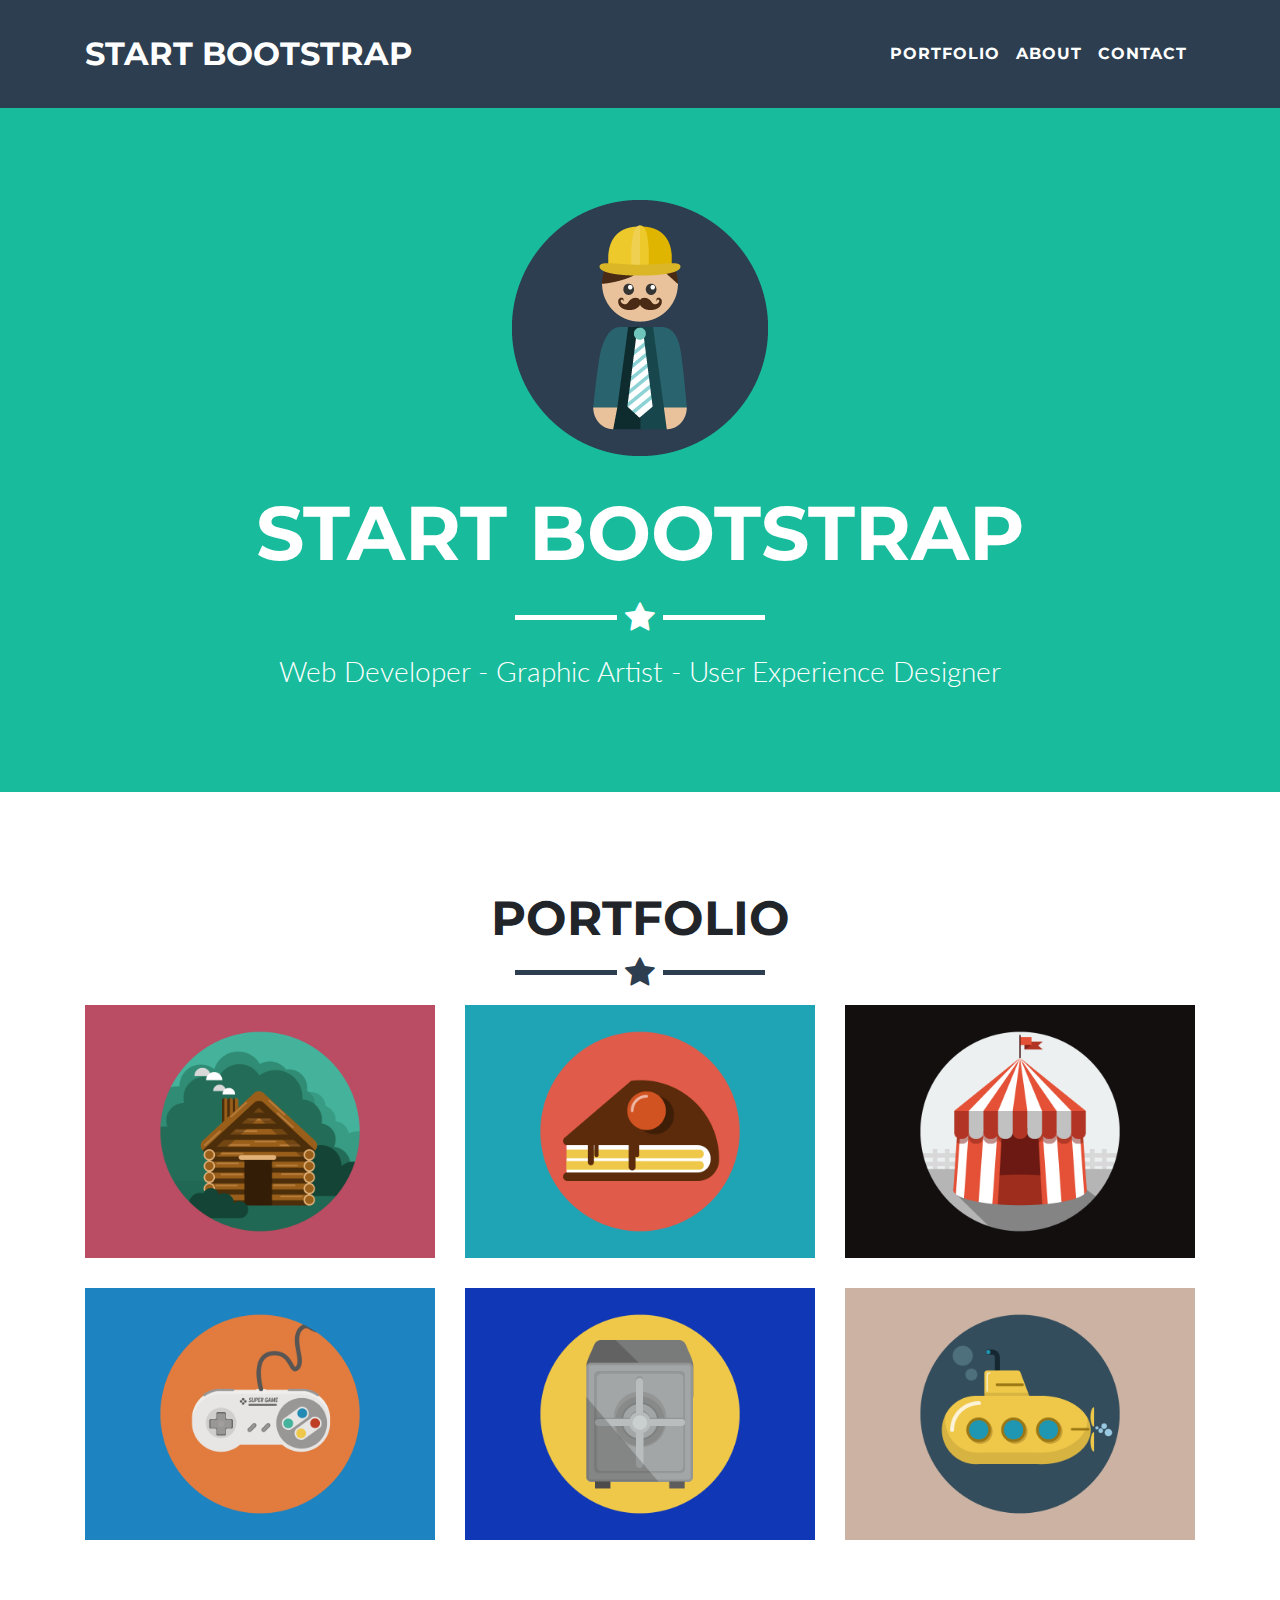
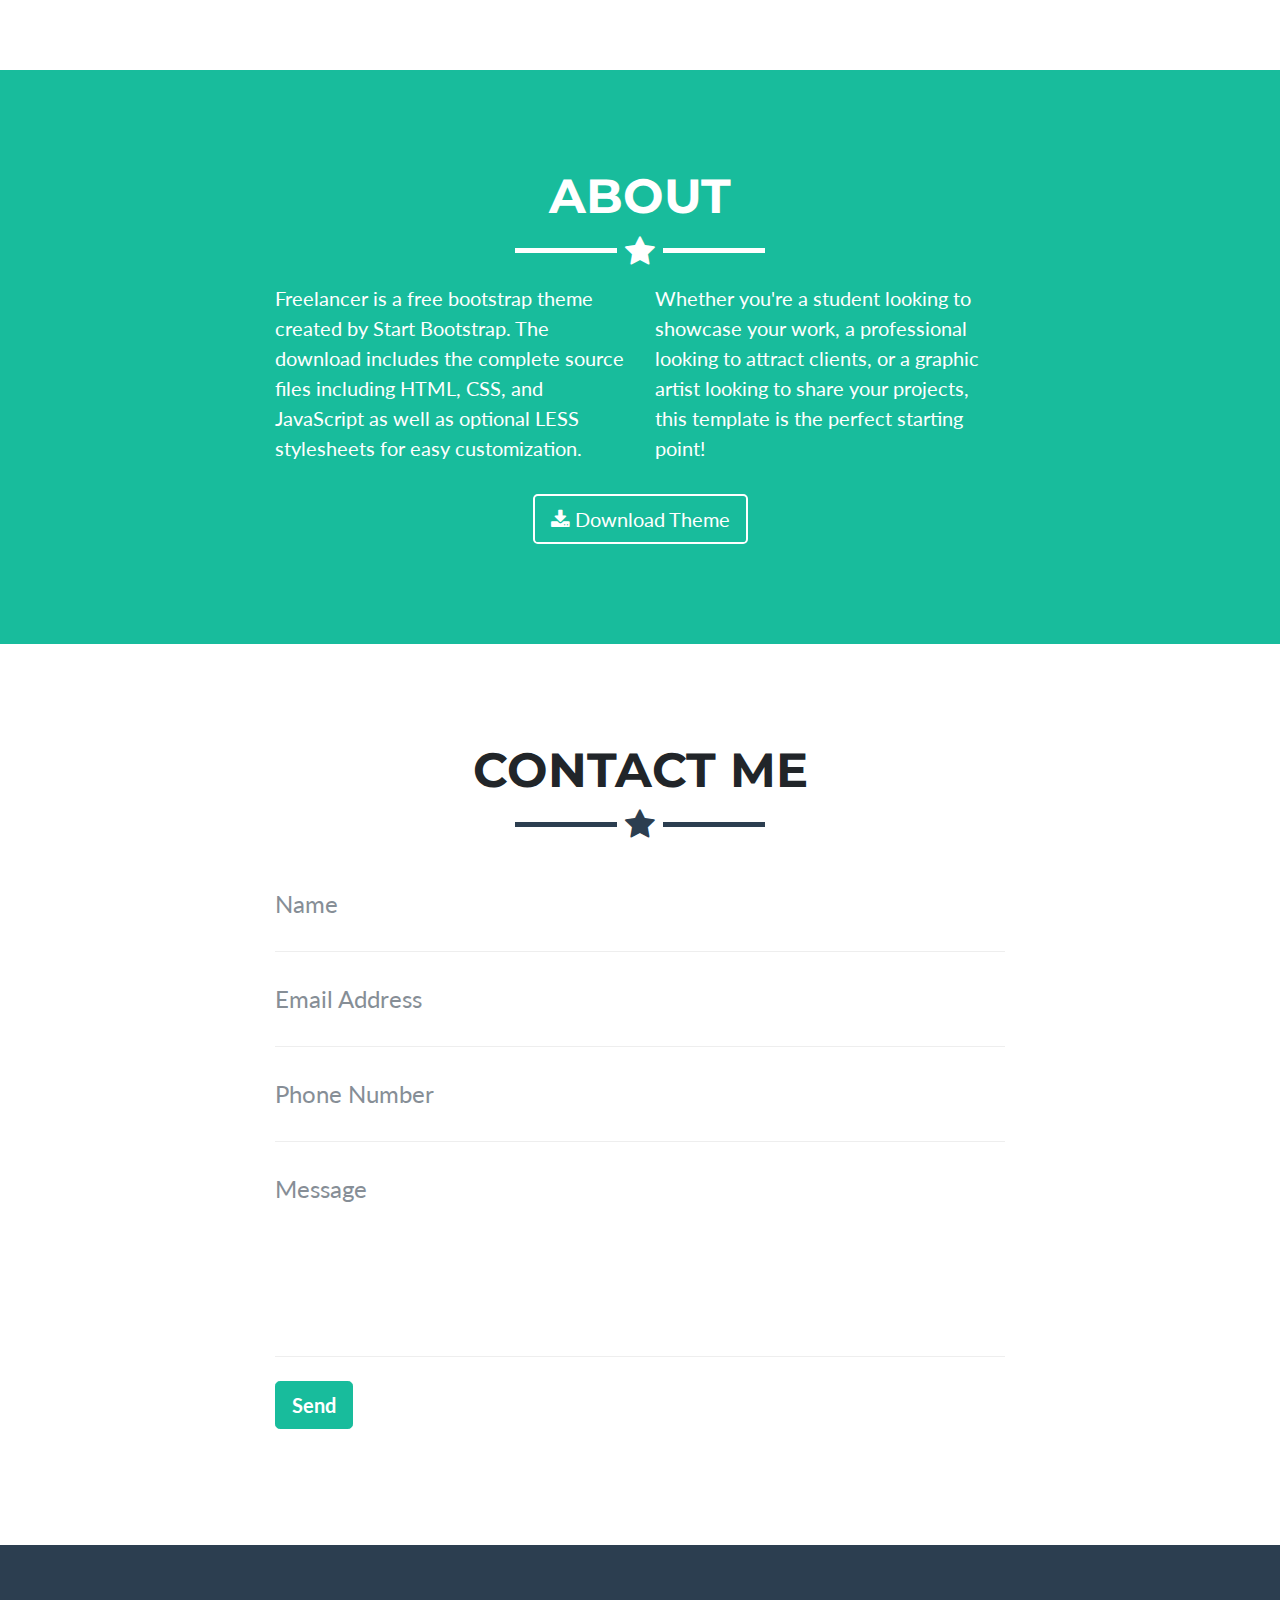
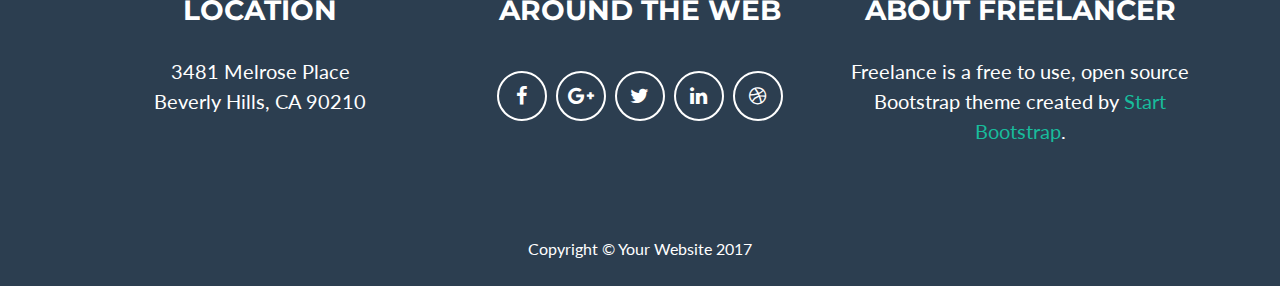
==== index.html @ a0fab921 "comment" ====
<!DOCTYPE html>
<html lang="en">

  <head>

    <meta charset="utf-8">
    <meta name="viewport" content="width=device-width, initial-scale=1, shrink-to-fit=no">
    <meta name="description" content="">
    <meta name="author" content="">

    <title>Freelancer - Start Bootstrap Theme</title>

    <!-- Bootstrap core CSS -->
    <link href="vendor/bootstrap/css/bootstrap.min.css" rel="stylesheet">

    <!-- Custom fonts for this template -->
    <link href="vendor/font-awesome/css/font-awesome.min.css" rel="stylesheet" type="text/css">
    <link href="https://fonts.googleapis.com/css?family=Montserrat:400,700" rel="stylesheet" type="text/css">
    <link href="https://fonts.googleapis.com/css?family=Lato:400,700,400italic,700italic" rel="stylesheet" type="text/css">

    <!-- Custom styles for this template -->
    <link href="css/freelancer.min.css" rel="stylesheet">

  </head>

  <body id="page-top">

    <!-- Navigation -->
    <nav class="navbar navbar-expand-lg navbar-light fixed-top" id="mainNav">
      <div class="container">
        <a class="navbar-brand js-scroll-trigger" href="#page-top">Start Bootstrap</a>
        <button class="navbar-toggler navbar-toggler-right" type="button" data-toggle="collapse" data-target="#navbarResponsive" aria-controls="navbarResponsive" aria-expanded="false" aria-label="Toggle navigation">
          Menu
          <i class="fa fa-bars"></i>
        </button>
        <div class="collapse navbar-collapse" id="navbarResponsive">
          <ul class="navbar-nav ml-auto">
            <li class="nav-item">
              <a class="nav-link js-scroll-trigger" href="#portfolio">Portfolio</a>
            </li>
            <li class="nav-item">
              <a class="nav-link js-scroll-trigger" href="#about">About</a>
            </li>
            <li class="nav-item">
              <a class="nav-link js-scroll-trigger" href="#contact">Contact</a>
            </li>
          </ul>
        </div>
      </div>
    </nav>

    <!-- Header -->
    <header class="masthead">
      <div class="container">
        <img class="img-fluid" src="img/profile.png" alt="">
        <div class="intro-text">
          <span class="name">Start Bootstrap</span>
          <hr class="star-light">
          <span class="skills">Web Developer - Graphic Artist - User Experience Designer</span>
        </div>
      </div>
    </header>

    <!-- Portfolio Grid Section -->
    <section id="portfolio">
      <div class="container">
        <h2 class="text-center">Portfolio</h2>
        <hr class="star-primary">
        <div class="row">
          <div class="col-sm-4 portfolio-item">
            <a class="portfolio-link" href="#portfolioModal1" data-toggle="modal">
              <div class="caption">
                <div class="caption-content">
                  <i class="fa fa-search-plus fa-3x"></i>
                </div>
              </div>
              <img class="img-fluid" src="img/portfolio/cabin.png" alt="">
            </a>
          </div>
          <div class="col-sm-4 portfolio-item">
            <a class="portfolio-link" href="#portfolioModal2" data-toggle="modal">
              <div class="caption">
                <div class="caption-content">
                  <i class="fa fa-search-plus fa-3x"></i>
                </div>
              </div>
              <img class="img-fluid" src="img/portfolio/cake.png" alt="">
            </a>
          </div>
          <div class="col-sm-4 portfolio-item">
            <a class="portfolio-link" href="#portfolioModal3" data-toggle="modal">
              <div class="caption">
                <div class="caption-content">
                  <i class="fa fa-search-plus fa-3x"></i>
                </div>
              </div>
              <img class="img-fluid" src="img/portfolio/circus.png" alt="">
            </a>
          </div>
          <div class="col-sm-4 portfolio-item">
            <a class="portfolio-link" href="#portfolioModal4" data-toggle="modal">
              <div class="caption">
                <div class="caption-content">
                  <i class="fa fa-search-plus fa-3x"></i>
                </div>
              </div>
              <img class="img-fluid" src="img/portfolio/game.png" alt="">
            </a>
          </div>
          <div class="col-sm-4 portfolio-item">
            <a class="portfolio-link" href="#portfolioModal5" data-toggle="modal">
              <div class="caption">
                <div class="caption-content">
                  <i class="fa fa-search-plus fa-3x"></i>
                </div>
              </div>
              <img class="img-fluid" src="img/portfolio/safe.png" alt="">
            </a>
          </div>
          <div class="col-sm-4 portfolio-item">
            <a class="portfolio-link" href="#portfolioModal6" data-toggle="modal">
              <div class="caption">
                <div class="caption-content">
                  <i class="fa fa-search-plus fa-3x"></i>
                </div>
              </div>
              <img class="img-fluid" src="img/portfolio/submarine.png" alt="">
            </a>
          </div>
        </div>
      </div>
    </section>

    <!-- About Section -->
    <section class="success" id="about">
      <div class="container">
        <h2 class="text-center">About</h2>
        <hr class="star-light">
        <div class="row">
          <div class="col-lg-4 ml-auto">
            <p>Freelancer is a free bootstrap theme created by Start Bootstrap. The download includes the complete source files including HTML, CSS, and JavaScript as well as optional LESS stylesheets for easy customization.</p>
          </div>
          <div class="col-lg-4 mr-auto">
            <p>Whether you're a student looking to showcase your work, a professional looking to attract clients, or a graphic artist looking to share your projects, this template is the perfect starting point!</p>
          </div>
          <div class="col-lg-8 mx-auto text-center">
            <a href="#" class="btn btn-lg btn-outline">
              <i class="fa fa-download"></i>
              Download Theme
            </a>
          </div>
        </div>
      </div>
    </section>

    <!-- Contact Section -->
    <section id="contact">
      <div class="container">
        <h2 class="text-center">Contact Me</h2>
        <hr class="star-primary">
        <div class="row">
          <div class="col-lg-8 mx-auto">
            <!-- To configure the contact form email address, go to mail/contact_me.php and update the email address in the PHP file on line 19. -->
            <!-- The form should work on most web servers, but if the form is not working you may need to configure your web server differently. -->
            <form name="sentMessage" id="contactForm" novalidate>
              <div class="control-group">
                <div class="form-group floating-label-form-group controls">
                  <label>Name</label>
                  <input class="form-control" id="name" type="text" placeholder="Name" required data-validation-required-message="Please enter your name.">
                  <p class="help-block text-danger"></p>
                </div>
              </div>
              <div class="control-group">
                <div class="form-group floating-label-form-group controls">
                  <label>Email Address</label>
                  <input class="form-control" id="email" type="email" placeholder="Email Address" required data-validation-required-message="Please enter your email address.">
                  <p class="help-block text-danger"></p>
                </div>
              </div>
              <div class="control-group">
                <div class="form-group floating-label-form-group controls">
                  <label>Phone Number</label>
                  <input class="form-control" id="phone" type="tel" placeholder="Phone Number" required data-validation-required-message="Please enter your phone number.">
                  <p class="help-block text-danger"></p>
                </div>
              </div>
              <div class="control-group">
                <div class="form-group floating-label-form-group controls">
                  <label>Message</label>
                  <textarea class="form-control" id="message" rows="5" placeholder="Message" required data-validation-required-message="Please enter a message."></textarea>
                  <p class="help-block text-danger"></p>
                </div>
              </div>
              <br>
              <div id="success"></div>
              <div class="form-group">
                <button type="submit" class="btn btn-success btn-lg" id="sendMessageButton">Send</button>
              </div>
            </form>
          </div>
        </div>
      </div>
    </section>

    <!-- Footer -->
    <footer class="text-center">
      <div class="footer-above">
        <div class="container">
          <div class="row">
            <div class="footer-col col-md-4">
              <h3>Location</h3>
              <p>3481 Melrose Place
                <br>Beverly Hills, CA 90210</p>
            </div>
            <div class="footer-col col-md-4">
              <h3>Around the Web</h3>
              <ul class="list-inline">
                <li class="list-inline-item">
                  <a class="btn-social btn-outline" href="#">
                    <i class="fa fa-fw fa-facebook"></i>
                  </a>
                </li>
                <li class="list-inline-item">
                  <a class="btn-social btn-outline" href="#">
                    <i class="fa fa-fw fa-google-plus"></i>
                  </a>
                </li>
                <li class="list-inline-item">
                  <a class="btn-social btn-outline" href="#">
                    <i class="fa fa-fw fa-twitter"></i>
                  </a>
                </li>
                <li class="list-inline-item">
                  <a class="btn-social btn-outline" href="#">
                    <i class="fa fa-fw fa-linkedin"></i>
                  </a>
                </li>
                <li class="list-inline-item">
                  <a class="btn-social btn-outline" href="#">
                    <i class="fa fa-fw fa-dribbble"></i>
                  </a>
                </li>
              </ul>
            </div>
            <div class="footer-col col-md-4">
              <h3>About Freelancer</h3>
              <p>Freelance is a free to use, open source Bootstrap theme created by
                <a href="http://startbootstrap.com">Start Bootstrap</a>.</p>
            </div>
          </div>
        </div>
      </div>
      <div class="footer-below">
        <div class="container">
          <div class="row">
            <div class="col-lg-12">
              Copyright &copy; Your Website 2017
            </div>
          </div>
        </div>
      </div>
    </footer>

    <!-- Scroll to Top Button (Only visible on small and extra-small screen sizes) -->
    <div class="scroll-top d-lg-none">
      <a class="btn btn-primary js-scroll-trigger" href="#page-top">
        <i class="fa fa-chevron-up"></i>
      </a>
    </div>

    <!-- Portfolio Modals -->
    <div class="portfolio-modal modal fade" id="portfolioModal1" tabindex="-1" role="dialog" aria-hidden="true">
      <div class="modal-dialog" role="document">
        <div class="modal-content">
          <div class="close-modal" data-dismiss="modal">
            <div class="lr">
              <div class="rl"></div>
            </div>
          </div>
          <div class="container">
            <div class="row">
              <div class="col-lg-8 mx-auto">
                <div class="modal-body">
                  <h2>Project Title</h2>
                  <hr class="star-primary">
                  <img class="img-fluid img-centered" src="img/portfolio/cabin.png" alt="">
                  <p>Use this area of the page to describe your project. The icon above is part of a free icon set by
                    <a href="https://sellfy.com/p/8Q9P/jV3VZ/">Flat Icons</a>. On their website, you can download their free set with 16 icons, or you can purchase the entire set with 146 icons for only $12!</p>
                  <ul class="list-inline item-details">
                    <li>Client:
                      <strong>
                        <a href="http://startbootstrap.com">Start Bootstrap</a>
                      </strong>
                    </li>
                    <li>Date:
                      <strong>
                        <a href="http://startbootstrap.com">April 2014</a>
                      </strong>
                    </li>
                    <li>Service:
                      <strong>
                        <a href="http://startbootstrap.com">Web Development</a>
                      </strong>
                    </li>
                  </ul>
                  <button class="btn btn-success" type="button" data-dismiss="modal">
                    <i class="fa fa-times"></i>
                    Close</button>
                </div>
              </div>
            </div>
          </div>
        </div>
      </div>
    </div>
    <div class="portfolio-modal modal fade" id="portfolioModal2" tabindex="-1" role="dialog" aria-hidden="true">
      <div class="modal-dialog" role="document">
        <div class="modal-content">
          <div class="close-modal" data-dismiss="modal">
            <div class="lr">
              <div class="rl"></div>
            </div>
          </div>
          <div class="container">
            <div class="row">
              <div class="col-lg-8 mx-auto">
                <div class="modal-body">
                  <h2>Project Title</h2>
                  <hr class="star-primary">
                  <img class="img-fluid img-centered" src="img/portfolio/cake.png" alt="">
                  <p>Use this area of the page to describe your project. The icon above is part of a free icon set by
                    <a href="https://sellfy.com/p/8Q9P/jV3VZ/">Flat Icons</a>. On their website, you can download their free set with 16 icons, or you can purchase the entire set with 146 icons for only $12!</p>
                  <ul class="list-inline item-details">
                    <li>Client:
                      <strong>
                        <a href="http://startbootstrap.com">Start Bootstrap</a>
                      </strong>
                    </li>
                    <li>Date:
                      <strong>
                        <a href="http://startbootstrap.com">April 2014</a>
                      </strong>
                    </li>
                    <li>Service:
                      <strong>
                        <a href="http://startbootstrap.com">Web Development</a>
                      </strong>
                    </li>
                  </ul>
                  <button class="btn btn-success" type="button" data-dismiss="modal">
                    <i class="fa fa-times"></i>
                    Close</button>
                </div>
              </div>
            </div>
          </div>
        </div>
      </div>
    </div>
    <div class="portfolio-modal modal fade" id="portfolioModal3" tabindex="-1" role="dialog" aria-hidden="true">
      <div class="modal-dialog" role="document">
        <div class="modal-content">
          <div class="close-modal" data-dismiss="modal">
            <div class="lr">
              <div class="rl"></div>
            </div>
          </div>
          <div class="container">
            <div class="row">
              <div class="col-lg-8 mx-auto">
                <div class="modal-body">
                  <h2>Project Title</h2>
                  <hr class="star-primary">
                  <img class="img-fluid img-centered" src="img/portfolio/circus.png" alt="">
                  <p>Use this area of the page to describe your project. The icon above is part of a free icon set by
                    <a href="https://sellfy.com/p/8Q9P/jV3VZ/">Flat Icons</a>. On their website, you can download their free set with 16 icons, or you can purchase the entire set with 146 icons for only $12!</p>
                  <ul class="list-inline item-details">
                    <li>Client:
                      <strong>
                        <a href="http://startbootstrap.com">Start Bootstrap</a>
                      </strong>
                    </li>
                    <li>Date:
                      <strong>
                        <a href="http://startbootstrap.com">April 2014</a>
                      </strong>
                    </li>
                    <li>Service:
                      <strong>
                        <a href="http://startbootstrap.com">Web Development</a>
                      </strong>
                    </li>
                  </ul>
                  <button class="btn btn-success" type="button" data-dismiss="modal">
                    <i class="fa fa-times"></i>
                    Close</button>
                </div>
              </div>
            </div>
          </div>
        </div>
      </div>
    </div>
    <div class="portfolio-modal modal fade" id="portfolioModal4" tabindex="-1" role="dialog" aria-hidden="true">
      <div class="modal-dialog" role="document">
        <div class="modal-content">
          <div class="close-modal" data-dismiss="modal">
            <div class="lr">
              <div class="rl"></div>
            </div>
          </div>
          <div class="container">
            <div class="row">
              <div class="col-lg-8 mx-auto">
                <div class="modal-body">
                  <h2>Project Title</h2>
                  <hr class="star-primary">
                  <img class="img-fluid img-centered" src="img/portfolio/game.png" alt="">
                  <p>Use this area of the page to describe your project. The icon above is part of a free icon set by
                    <a href="https://sellfy.com/p/8Q9P/jV3VZ/">Flat Icons</a>. On their website, you can download their free set with 16 icons, or you can purchase the entire set with 146 icons for only $12!</p>
                  <ul class="list-inline item-details">
                    <li>Client:
                      <strong>
                        <a href="http://startbootstrap.com">Start Bootstrap</a>
                      </strong>
                    </li>
                    <li>Date:
                      <strong>
                        <a href="http://startbootstrap.com">April 2014</a>
                      </strong>
                    </li>
                    <li>Service:
                      <strong>
                        <a href="http://startbootstrap.com">Web Development</a>
                      </strong>
                    </li>
                  </ul>
                  <button class="btn btn-success" type="button" data-dismiss="modal">
                    <i class="fa fa-times"></i>
                    Close</button>
                </div>
              </div>
            </div>
          </div>
        </div>
      </div>
    </div>
    <div class="portfolio-modal modal fade" id="portfolioModal5" tabindex="-1" role="dialog" aria-hidden="true">
      <div class="modal-dialog" role="document">
        <div class="modal-content">
          <div class="close-modal" data-dismiss="modal">
            <div class="lr">
              <div class="rl"></div>
            </div>
          </div>
          <div class="container">
            <div class="row">
              <div class="col-lg-8 mx-auto">
                <div class="modal-body">
                  <h2>Project Title</h2>
                  <hr class="star-primary">
                  <img class="img-fluid img-centered" src="img/portfolio/safe.png" alt="">
                  <p>Use this area of the page to describe your project. The icon above is part of a free icon set by
                    <a href="https://sellfy.com/p/8Q9P/jV3VZ/">Flat Icons</a>. On their website, you can download their free set with 16 icons, or you can purchase the entire set with 146 icons for only $12!</p>
                  <ul class="list-inline item-details">
                    <li>Client:
                      <strong>
                        <a href="http://startbootstrap.com">Start Bootstrap</a>
                      </strong>
                    </li>
                    <li>Date:
                      <strong>
                        <a href="http://startbootstrap.com">April 2014</a>
                      </strong>
                    </li>
                    <li>Service:
                      <strong>
                        <a href="http://startbootstrap.com">Web Development</a>
                      </strong>
                    </li>
                  </ul>
                  <button class="btn btn-success" type="button" data-dismiss="modal">
                    <i class="fa fa-times"></i>
                    Close</button>
                </div>
              </div>
            </div>
          </div>
        </div>
      </div>
    </div>
    <div class="portfolio-modal modal fade" id="portfolioModal6" tabindex="-1" role="dialog" aria-hidden="true">
      <div class="modal-dialog" role="document">
        <div class="modal-content">
          <div class="close-modal" data-dismiss="modal">
            <div class="lr">
              <div class="rl"></div>
            </div>
          </div>
          <div class="container">
            <div class="row">
              <div class="col-lg-8 mx-auto">
                <div class="modal-body">
                  <h2>Project Title</h2>
                  <hr class="star-primary">
                  <img class="img-fluid img-centered" src="img/portfolio/submarine.png" alt="">
                  <p>Use this area of the page to describe your project. The icon above is part of a free icon set by
                    <a href="https://sellfy.com/p/8Q9P/jV3VZ/">Flat Icons</a>. On their website, you can download their free set with 16 icons, or you can purchase the entire set with 146 icons for only $12!</p>
                  <ul class="list-inline item-details">
                    <li>Client:
                      <strong>
                        <a href="http://startbootstrap.com">Start Bootstrap</a>
                      </strong>
                    </li>
                    <li>Date:
                      <strong>
                        <a href="http://startbootstrap.com">April 2014</a>
                      </strong>
                    </li>
                    <li>Service:
                      <strong>
                        <a href="http://startbootstrap.com">Web Development</a>
                      </strong>
                    </li>
                  </ul>
                  <button class="btn btn-success" type="button" data-dismiss="modal">
                    <i class="fa fa-times"></i>
                    Close</button>
                </div>
              </div>
            </div>
          </div>
        </div>
      </div>
    </div>

    <!-- Bootstrap core JavaScript -->
    <script src="vendor/jquery/jquery.min.js"></script>
    <script src="vendor/popper/popper.min.js"></script>
    <script src="vendor/bootstrap/js/bootstrap.min.js"></script>

    <!-- Plugin JavaScript -->
    <script src="vendor/jquery-easing/jquery.easing.min.js"></script>

    <!-- Contact Form JavaScript -->
    <script src="js/jqBootstrapValidation.js"></script>
    <script src="js/contact_me.js"></script>

    <!-- Custom scripts for this template -->
    <script src="js/freelancer.min.js"></script>

  </body>

</html>
---- css/freelancer.min.css ----
/*!
 * Start Bootstrap - Freelancer v4.0.0-beta (http://startbootstrap.com/template-overviews/freelancer)
 * Copyright 2013-2017 Start Bootstrap
 * Licensed under MIT (https://github.com/BlackrockDigital/startbootstrap-freelancer/blob/master/LICENSE)
 */body{font-family:Lato,'Helvetica Neue',Helvetica,Arial,sans-serif;overflow-x:hidden}p{font-size:20px}p.small{font-size:16px}a,a.active,a:active,a:focus,a:hover{color:#18bc9c;outline:0}h1,h2,h3,h4,h5,h6{font-family:Montserrat,'Helvetica Neue',Helvetica,Arial,sans-serif;font-weight:700;text-transform:uppercase}hr.star-light,hr.star-primary{max-width:250px;margin:25px auto 30px;padding:0;text-align:center;border:none;border-top:solid 5px}hr.star-light:after,hr.star-primary:after{font-family:FontAwesome;font-size:2em;position:relative;top:-.8em;display:inline-block;padding:0 .25em;content:'\f005'}hr.star-light{border-color:#fff}hr.star-light:after{color:#fff;background-color:#18bc9c}hr.star-primary{border-color:#2c3e50}hr.star-primary:after{color:#2c3e50;background-color:#fff}.img-centered{margin:0 auto}section{padding:100px 0}section h2{font-size:3em;margin:0}section.success{color:#fff;background:#18bc9c}@media (max-width:767px){section{padding:75px 0}section.first{padding-top:75px}}.scroll-top{position:fixed;z-index:1049;right:2%;bottom:2%;width:50px;height:50px}.scroll-top .btn{font-size:16px;line-height:28px;width:50px;height:50px;text-align:center;border-radius:100%}.scroll-top .btn:focus{outline:0}#mainNav{font-family:Montserrat,'Helvetica Neue',Helvetica,Arial,sans-serif;font-weight:700;text-transform:uppercase;border:none;background:#2c3e50}#mainNav a:focus{outline:0}#mainNav .navbar-brand{font-size:1.1rem;color:#fff}#mainNav .navbar-brand.active,#mainNav .navbar-brand:active,#mainNav .navbar-brand:focus,#mainNav .navbar-brand:hover{color:#fff}#mainNav .navbar-nav{letter-spacing:1px}#mainNav .navbar-nav li.nav-item a.nav-link{color:#fff}#mainNav .navbar-nav li.nav-item a.nav-link:hover{color:#18bc9c;outline:0}#mainNav .navbar-nav li.nav-item a.nav-link:active,#mainNav .navbar-nav li.nav-item a.nav-link:focus{color:#fff}#mainNav .navbar-toggler{font-size:14px;padding:11px;text-transform:uppercase;color:#fff;border-color:#fff}#mainNav .navbar-toggler:focus,#mainNav .navbar-toggler:hover{color:#fff;border-color:#18bc9c;background-color:#18bc9c}@media (min-width:992px){#mainNav{padding-top:25px;padding-bottom:25px;-webkit-transition:padding-top .3s,padding-bottom .3s;-moz-transition:padding-top .3s,padding-bottom .3s;transition:padding-top .3s,padding-bottom .3s}#mainNav .navbar-brand{font-size:2em;-webkit-transition:all .3s;-moz-transition:all .3s;transition:all .3s}#mainNav .navbar-nav>li.nav-item>a.nav-link.active{color:#fff;border-radius:3px;background:#18bc9c}#mainNav .navbar-nav>li.nav-item>a.nav-link.active:active,#mainNav .navbar-nav>li.nav-item>a.nav-link.active:focus,#mainNav .navbar-nav>li.nav-item>a.nav-link.active:hover{color:#fff;background:#18bc9c}#mainNav.navbar-shrink{padding-top:10px;padding-bottom:10px}#mainNav.navbar-shrink .navbar-brand{font-size:1.5em}}header.masthead{padding-top:100px;padding-bottom:50px;text-align:center;color:#fff;background:#18bc9c}header.masthead img{display:block;margin:0 auto 20px}header.masthead .intro-text .name{font-family:Montserrat,'Helvetica Neue',Helvetica,Arial,sans-serif;font-size:2em;font-weight:700;display:block;text-transform:uppercase}header.masthead .intro-text .skills{font-size:1.25em;font-weight:300}@media (min-width:768px){header.masthead{padding-top:200px;padding-bottom:100px}header.masthead .intro-text .name{font-size:4.75em}header.masthead .intro-text .skills{font-size:1.75em}}#portfolio .portfolio-item{right:0;margin:0 0 15px}#portfolio .portfolio-item .portfolio-link{position:relative;display:block;max-width:400px;margin:0 auto;cursor:pointer}#portfolio .portfolio-item .portfolio-link .caption{position:absolute;width:100%;height:100%;-webkit-transition:all ease .5s;-moz-transition:all ease .5s;transition:all ease .5s;opacity:0;background:rgba(24,188,156,.9)}#portfolio .portfolio-item .portfolio-link .caption:hover{opacity:1}#portfolio .portfolio-item .portfolio-link .caption .caption-content{font-size:20px;position:absolute;top:50%;width:100%;height:20px;margin-top:-12px;text-align:center;color:#fff}#portfolio .portfolio-item .portfolio-link .caption .caption-content i{margin-top:-12px}#portfolio .portfolio-item .portfolio-link .caption .caption-content h3,#portfolio .portfolio-item .portfolio-link .caption .caption-content h4{margin:0}#portfolio *{z-index:2}@media (min-width:767px){#portfolio .portfolio-item{margin:0 0 30px}}.portfolio-modal .modal-dialog{max-width:100%;min-height:100%;margin:0;padding:0;text-align:center;border:none;border-radius:0;background-clip:border-box;-webkit-box-shadow:none;box-shadow:none}.portfolio-modal .modal-dialog .modal-content{padding:100px 0;border:0;border-radius:0}.portfolio-modal .modal-dialog .modal-content h2{font-size:3em;margin:0}.portfolio-modal .modal-dialog .modal-content img{margin-bottom:30px}.portfolio-modal .modal-dialog .modal-content .item-details{margin:30px 0}.portfolio-modal .close-modal{position:absolute;top:25px;right:25px;width:75px;height:75px;cursor:pointer;background-color:transparent}.portfolio-modal .close-modal:hover{opacity:.3}.portfolio-modal .close-modal .lr{z-index:1051;width:1px;height:75px;margin-left:35px;-webkit-transform:rotate(45deg);-ms-transform:rotate(45deg);transform:rotate(45deg);background-color:#2c3e50}.portfolio-modal .close-modal .lr .rl{z-index:1052;width:1px;height:75px;-webkit-transform:rotate(90deg);-ms-transform:rotate(90deg);transform:rotate(90deg);background-color:#2c3e50}.portfolio-modal .modal-backdrop{display:none;opacity:0}.floating-label-form-group{position:relative;margin-bottom:0;padding-bottom:.5em;border-bottom:1px solid #eee}.floating-label-form-group input,.floating-label-form-group textarea{font-size:1.5em;position:relative;z-index:1;padding-right:0;padding-left:0;resize:none;border:none;border-radius:0;background:0 0;box-shadow:none!important}.floating-label-form-group label{font-size:.85em;line-height:1.764705882em;position:relative;z-index:0;top:2em;display:block;margin:0;-webkit-transition:top .3s ease,opacity .3s ease;-moz-transition:top .3s ease,opacity .3s ease;-ms-transition:top .3s ease,opacity .3s ease;transition:top .3s ease,opacity .3s ease;vertical-align:middle;vertical-align:baseline;opacity:0}.floating-label-form-group:not(:first-child){padding-left:14px;border-left:1px solid #eee}.floating-label-form-group-with-value label{top:0;opacity:1}.floating-label-form-group-with-focus label{color:#18bc9c}form .row:first-child .floating-label-form-group{border-top:1px solid #eee}footer{color:#fff}footer h3{margin-bottom:30px}footer .footer-above{padding-top:50px;background-color:#2c3e50}footer .footer-col{margin-bottom:50px}footer .footer-below{padding:25px 0;background-color:#2c3e50}.btn-outline{font-size:20px;margin-top:15px;transition:all .3s ease-in-out;color:#fff;border:solid 2px #fff;background:0 0}.btn-outline.active,.btn-outline:active,.btn-outline:focus,.btn-outline:hover{color:#18bc9c;border:solid 2px #fff;background:#fff}.btn-primary{font-weight:700;color:#fff;border-color:#2c3e50;background-color:#2c3e50}.btn-primary.focus,.btn-primary:focus{color:#fff;border-color:#000;background-color:#1a252f}.btn-primary:hover{color:#fff;border-color:#161f29;background-color:#1a252f}.btn-primary.active,.btn-primary:active,.open>.btn-primary.dropdown-toggle{color:#fff;border-color:#161f29;background-color:#1a252f}.btn-primary.active.focus,.btn-primary.active:focus,.btn-primary.active:hover,.btn-primary:active.focus,.btn-primary:active:focus,.btn-primary:active:hover,.open>.btn-primary.dropdown-toggle.focus,.open>.btn-primary.dropdown-toggle:focus,.open>.btn-primary.dropdown-toggle:hover{color:#fff;border-color:#000;background-color:#0d1318}.btn-primary.active,.btn-primary:active,.open>.btn-primary.dropdown-toggle{background-image:none}.btn-primary.disabled.focus,.btn-primary.disabled:focus,.btn-primary.disabled:hover,.btn-primary[disabled].focus,.btn-primary[disabled]:focus,.btn-primary[disabled]:hover,fieldset[disabled] .btn-primary.focus,fieldset[disabled] .btn-primary:focus,fieldset[disabled] .btn-primary:hover{border-color:#2c3e50;background-color:#2c3e50}.btn-primary .badge{color:#2c3e50;background-color:#fff}.btn-success{font-weight:700;color:#fff;border-color:#18bc9c;background-color:#18bc9c}.btn-success.focus,.btn-success:focus{color:#fff;border-color:#0a4b3e;background-color:#128f76}.btn-success:hover{color:#fff;border-color:#11866f;background-color:#128f76}.btn-success.active,.btn-success:active,.open>.btn-success.dropdown-toggle{color:#fff;border-color:#11866f;background-color:#128f76}.btn-success.active.focus,.btn-success.active:focus,.btn-success.active:hover,.btn-success:active.focus,.btn-success:active:focus,.btn-success:active:hover,.open>.btn-success.dropdown-toggle.focus,.open>.btn-success.dropdown-toggle:focus,.open>.btn-success.dropdown-toggle:hover{color:#fff;border-color:#0a4b3e;background-color:#0e6f5c}.btn-success.active,.btn-success:active,.open>.btn-success.dropdown-toggle{background-image:none}.btn-success.disabled.focus,.btn-success.disabled:focus,.btn-success.disabled:hover,.btn-success[disabled].focus,.btn-success[disabled]:focus,.btn-success[disabled]:hover,fieldset[disabled] .btn-success.focus,fieldset[disabled] .btn-success:focus,fieldset[disabled] .btn-success:hover{border-color:#18bc9c;background-color:#18bc9c}.btn-success .badge{color:#18bc9c;background-color:#fff}.btn-social{font-size:20px;line-height:45px;display:inline-block;width:50px;height:50px;text-align:center;border:2px solid #fff;border-radius:100%}.btn.active,.btn:active,.btn:focus{outline:0}
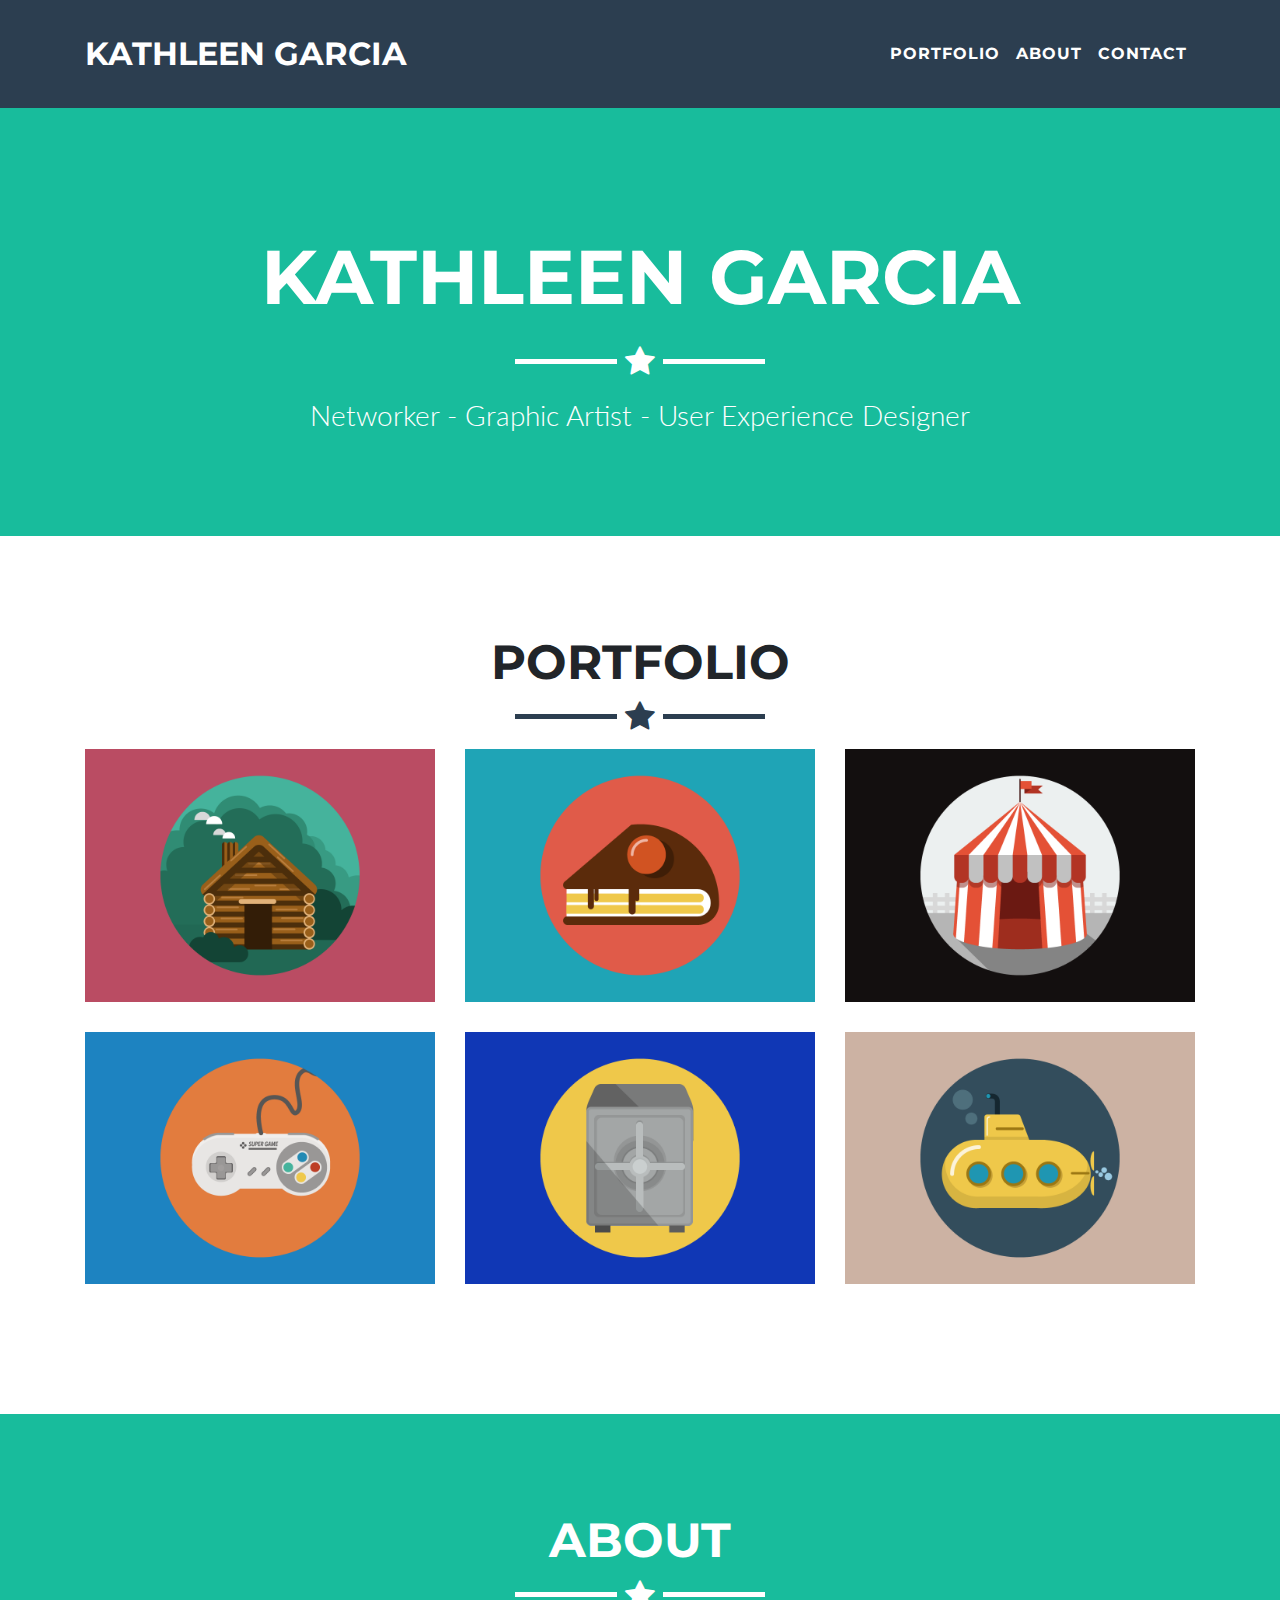
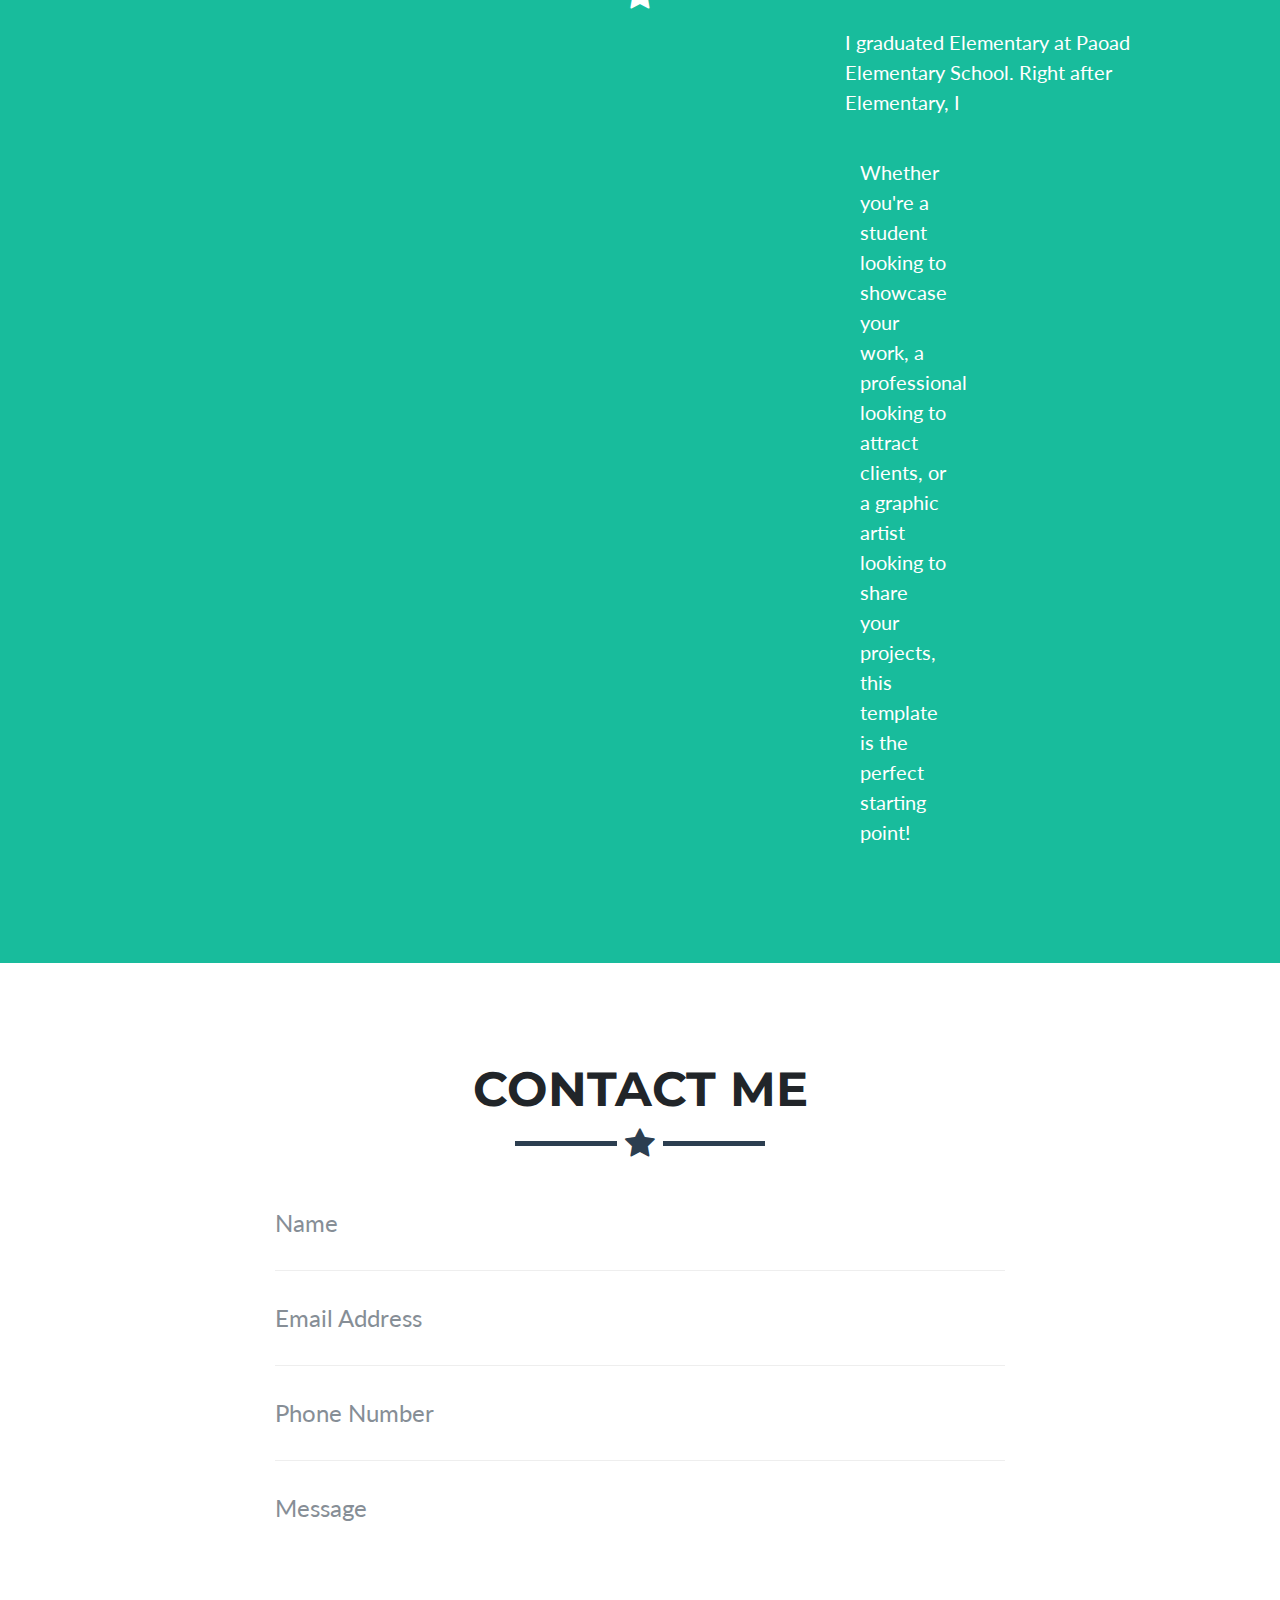
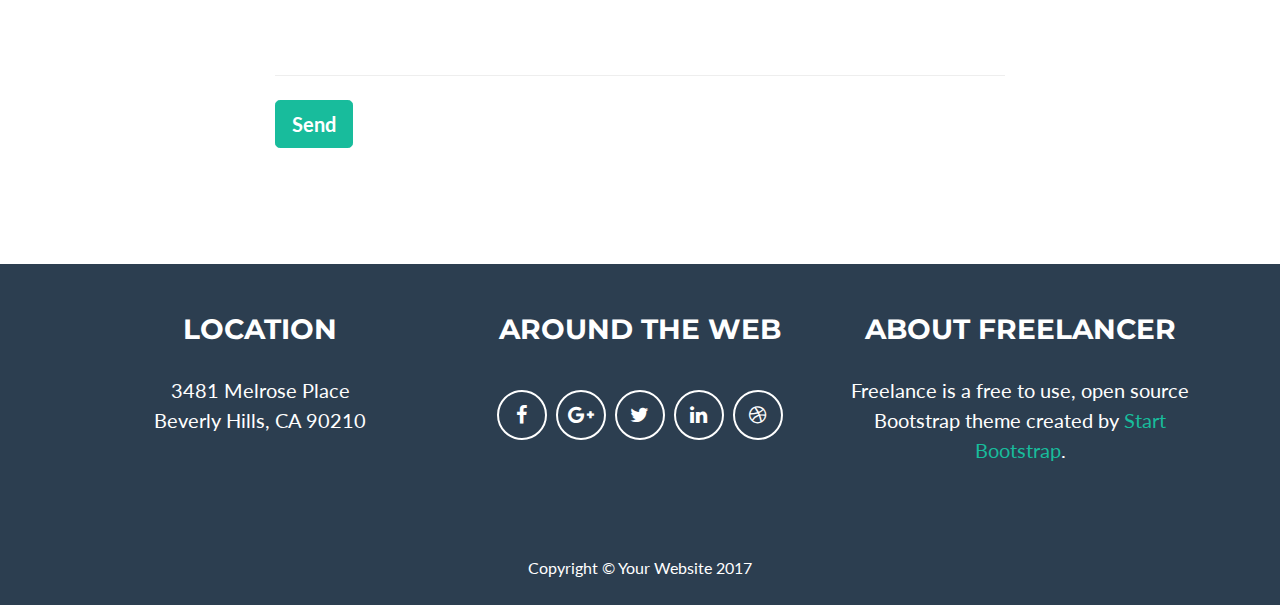
==== commit fa0ecfe1: "updated index" ====
--- a/index.html
+++ b/index.html
@@ -8,7 +8,7 @@
     <meta name="description" content="">
     <meta name="author" content="">
 
-    <title>Freelancer - Start Bootstrap Theme</title>
+    <title>Hello! It's me</title>
 
     <!-- Bootstrap core CSS -->
     <link href="vendor/bootstrap/css/bootstrap.min.css" rel="stylesheet">
@@ -28,7 +28,7 @@
     <!-- Navigation -->
     <nav class="navbar navbar-expand-lg navbar-light fixed-top" id="mainNav">
       <div class="container">
-        <a class="navbar-brand js-scroll-trigger" href="#page-top">Start Bootstrap</a>
+        <a class="navbar-brand js-scroll-trigger" href="#page-top">Kathleen Garcia</a>
         <button class="navbar-toggler navbar-toggler-right" type="button" data-toggle="collapse" data-target="#navbarResponsive" aria-controls="navbarResponsive" aria-expanded="false" aria-label="Toggle navigation">
           Menu
           <i class="fa fa-bars"></i>
@@ -52,11 +52,11 @@
     <!-- Header -->
     <header class="masthead">
       <div class="container">
-        <img class="img-fluid" src="img/profile.png" alt="">
+        <img class="img-fluid" src="C:\Users\ITE32D-19\Desktop\GarciaKathleen.github.io\kath.png" alt="">
         <div class="intro-text">
-          <span class="name">Start Bootstrap</span>
+          <span class="name">Kathleen Garcia</span>
           <hr class="star-light">
-          <span class="skills">Web Developer - Graphic Artist - User Experience Designer</span>
+          <span class="skills">Networker - Graphic Artist - User Experience Designer</span>
         </div>
       </div>
     </header>
@@ -138,16 +138,11 @@
         <hr class="star-light">
         <div class="row">
           <div class="col-lg-4 ml-auto">
-            <p>Freelancer is a free bootstrap theme created by Start Bootstrap. The download includes the complete source files including HTML, CSS, and JavaScript as well as optional LESS stylesheets for easy customization.</p>
+            <p>I graduated Elementary at Paoad Elementary School. Right after Elementary, I </p>
+            <img class= ""
           </div>
           <div class="col-lg-4 mr-auto">
             <p>Whether you're a student looking to showcase your work, a professional looking to attract clients, or a graphic artist looking to share your projects, this template is the perfect starting point!</p>
-          </div>
-          <div class="col-lg-8 mx-auto text-center">
-            <a href="#" class="btn btn-lg btn-outline">
-              <i class="fa fa-download"></i>
-              Download Theme
-            </a>
           </div>
         </div>
       </div>
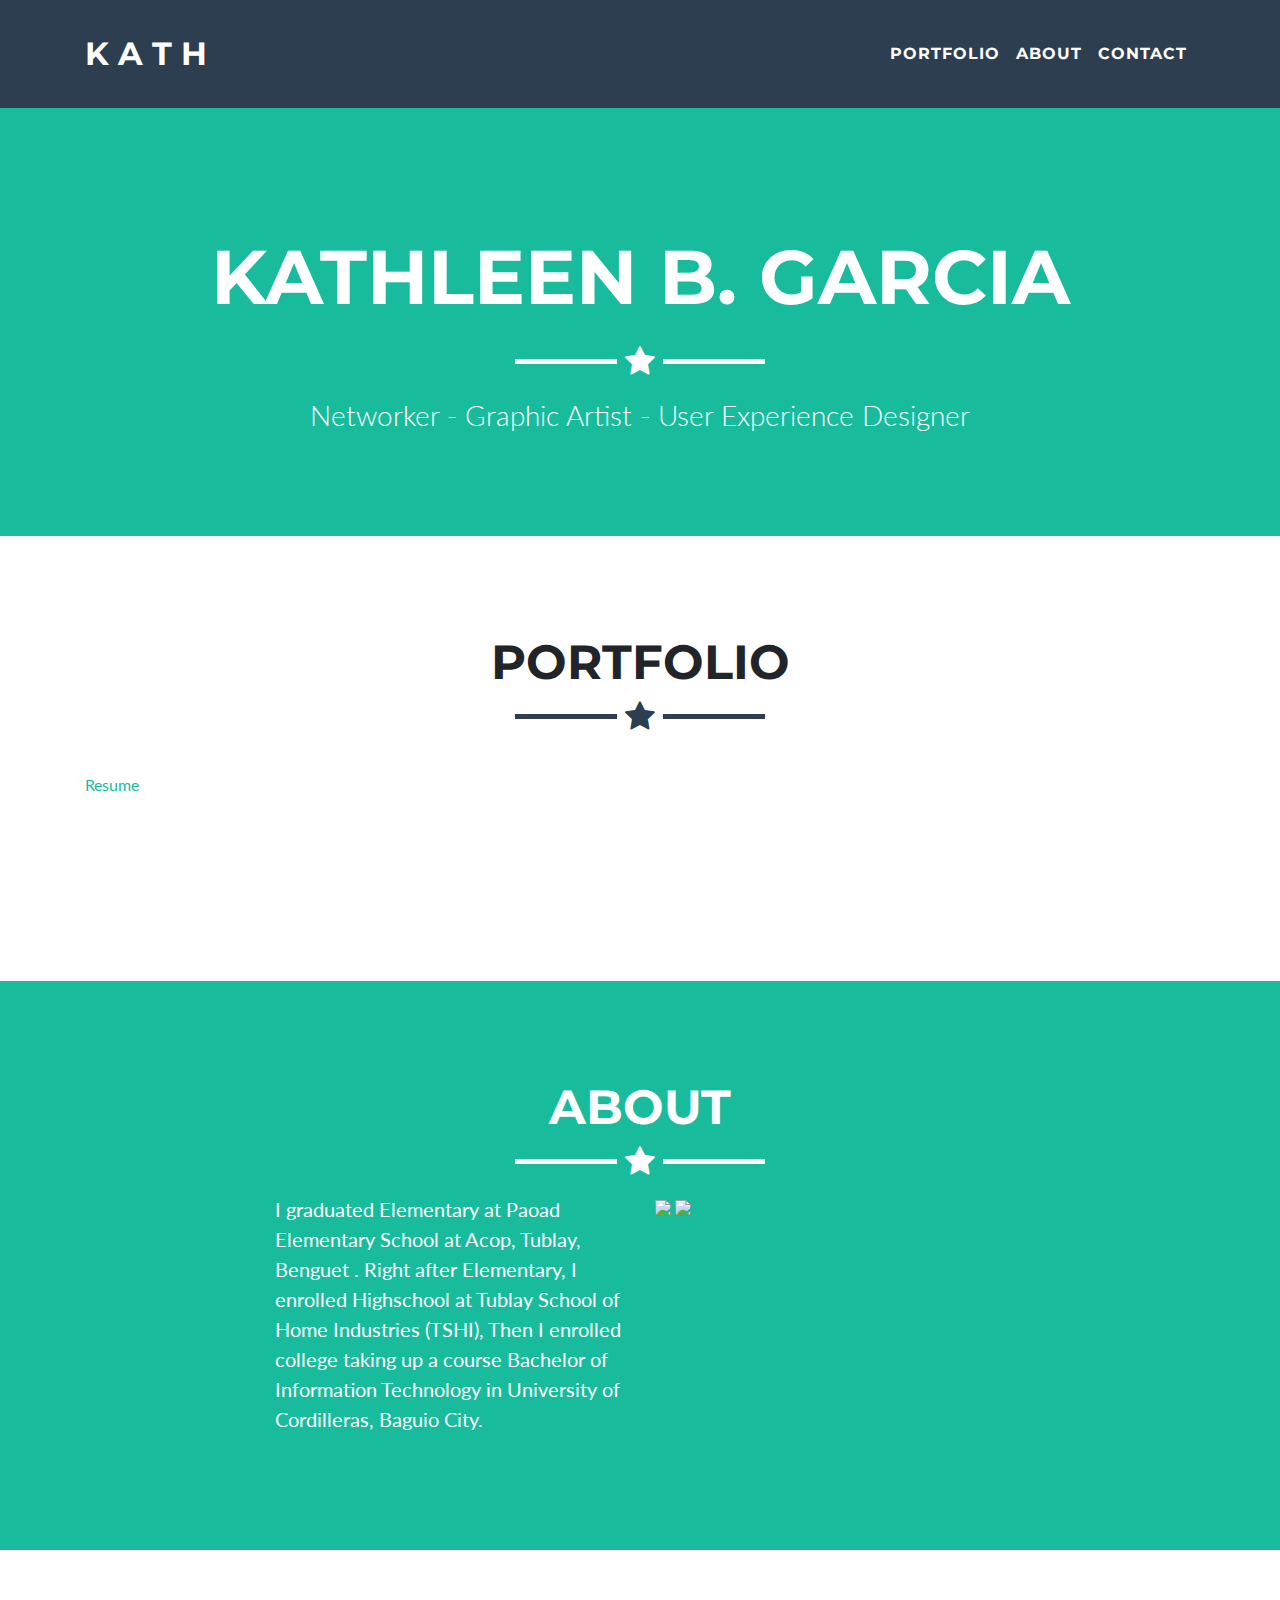
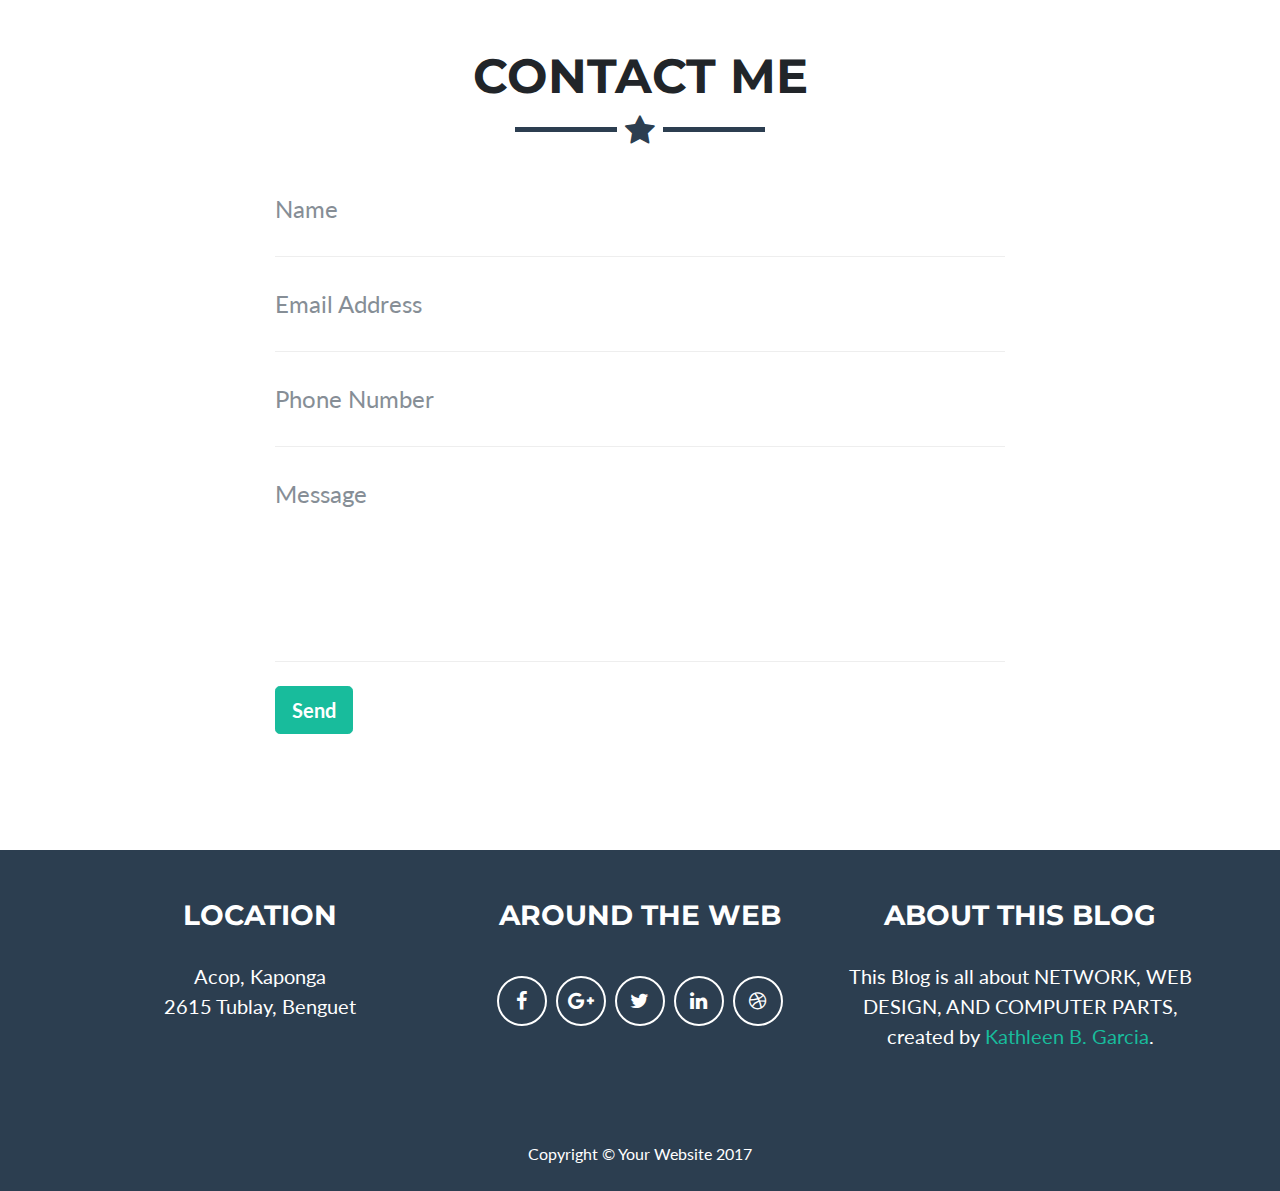
==== commit 8e0e192e: "Added: Resume" ====
--- a/index.html
+++ b/index.html
@@ -3,6 +3,8 @@
 
   <head>
 
+
+    <link rel=""  href="https://lh3.ggpht.com/YHYD1KzpfJz3oFBSNhGrD85gz7dZuYJECB5kyHPd9C3ByI6R0Tx0FXe_k5chtQZGKX5v=w300" type="text/css">
     <meta charset="utf-8">
     <meta name="viewport" content="width=device-width, initial-scale=1, shrink-to-fit=no">
     <meta name="description" content="">
@@ -28,7 +30,7 @@
     <!-- Navigation -->
     <nav class="navbar navbar-expand-lg navbar-light fixed-top" id="mainNav">
       <div class="container">
-        <a class="navbar-brand js-scroll-trigger" href="#page-top">Kathleen Garcia</a>
+        <a class="navbar-brand js-scroll-trigger" href="#page-top">K A T H</a>
         <button class="navbar-toggler navbar-toggler-right" type="button" data-toggle="collapse" data-target="#navbarResponsive" aria-controls="navbarResponsive" aria-expanded="false" aria-label="Toggle navigation">
           Menu
           <i class="fa fa-bars"></i>
@@ -52,9 +54,9 @@
     <!-- Header -->
     <header class="masthead">
       <div class="container">
-        <img class="img-fluid" src="C:\Users\ITE32D-19\Desktop\GarciaKathleen.github.io\kath.png" alt="">
+        <img class="img-fluid" src="https://i.imgur.com/o08ltOF.jpg" alt="">
         <div class="intro-text">
-          <span class="name">Kathleen Garcia</span>
+          <span class="name">Kathleen B. Garcia</span>
           <hr class="star-light">
           <span class="skills">Networker - Graphic Artist - User Experience Designer</span>
         </div>
@@ -74,7 +76,8 @@
                   <i class="fa fa-search-plus fa-3x"></i>
                 </div>
               </div>
-              <img class="img-fluid" src="img/portfolio/cabin.png" alt="">
+              <img class="img-fluid" src="http://www.oracle.com/ocom/groups/public/@otn/documents/webcontent/1957730.gif" alt="">
+              <a href="KathGarcia.html">Resume</a>
             </a>
           </div>
           <div class="col-sm-4 portfolio-item">
@@ -84,7 +87,7 @@
                   <i class="fa fa-search-plus fa-3x"></i>
                 </div>
               </div>
-              <img class="img-fluid" src="img/portfolio/cake.png" alt="">
+              <img class="img-fluid" src="http://starhousecont.com/wp-content/uploads/2016/04/network.jpg" alt="">
             </a>
           </div>
           <div class="col-sm-4 portfolio-item">
@@ -94,7 +97,7 @@
                   <i class="fa fa-search-plus fa-3x"></i>
                 </div>
               </div>
-              <img class="img-fluid" src="img/portfolio/circus.png" alt="">
+              <img class="img-fluid" src="https://www.xda-developers.com/files/2017/05/AAEAAQAAAAAAAAg8AAAAJGFhMDRkNmMyLTY5M2EtNDgwYS1iMWE4LTk2YThkYTM0ODY4OQ.jpg" alt="">
             </a>
           </div>
           <div class="col-sm-4 portfolio-item">
@@ -104,7 +107,7 @@
                   <i class="fa fa-search-plus fa-3x"></i>
                 </div>
               </div>
-              <img class="img-fluid" src="img/portfolio/game.png" alt="">
+              <img class="img-fluid" src="https://sxope.com.au/img/web-design.jpg" alt="">
             </a>
           </div>
           <div class="col-sm-4 portfolio-item">
@@ -114,7 +117,7 @@
                   <i class="fa fa-search-plus fa-3x"></i>
                 </div>
               </div>
-              <img class="img-fluid" src="img/portfolio/safe.png" alt="">
+              <img class="img-fluid" src="http://blog.usabilla.com/wp-content/uploads/UX-infographic.jpg" alt="">
             </a>
           </div>
           <div class="col-sm-4 portfolio-item">
@@ -124,7 +127,7 @@
                   <i class="fa fa-search-plus fa-3x"></i>
                 </div>
               </div>
-              <img class="img-fluid" src="img/portfolio/submarine.png" alt="">
+              <img class="img-fluid" src="https://encrypted-tbn0.gstatic.com/images?q=tbn:ANd9GcS63E90lbVsk4yBSNWfXGbkQU1oQn-EPhqPQ-MTAbCyi9jId5KD" alt="">
             </a>
           </div>
         </div>
@@ -138,14 +141,18 @@
         <hr class="star-light">
         <div class="row">
           <div class="col-lg-4 ml-auto">
-            <p>I graduated Elementary at Paoad Elementary School. Right after Elementary, I </p>
-            <img class= ""
+            <p>I graduated Elementary at Paoad Elementary School at Acop, Tublay, Benguet . Right after Elementary, I enrolled Highschool at Tublay School of Home Industries (TSHI), Then I enrolled college taking up a course Bachelor of Information Technology in University of Cordilleras, Baguio City.</p>
           </div>
           <div class="col-lg-4 mr-auto">
-            <p>Whether you're a student looking to showcase your work, a professional looking to attract clients, or a graphic artist looking to share your projects, this template is the perfect starting point!</p>
-          </div>
-        </div>
-      </div>
+            
+            <img src="http://marjeanette.weebly.com/uploads/4/8/0/8/48080315/2302336_orig.png">
+            <img src="http://www.uc-bcf.edu.ph/Images/Interface/uc.png">
+          </div>
+
+        </div>
+
+      </div>
+
     </section>
 
     <!-- Contact Section -->
@@ -204,14 +211,14 @@
           <div class="row">
             <div class="footer-col col-md-4">
               <h3>Location</h3>
-              <p>3481 Melrose Place
-                <br>Beverly Hills, CA 90210</p>
+              <p>Acop, Kaponga
+                <br>2615 Tublay, Benguet</p>
             </div>
             <div class="footer-col col-md-4">
               <h3>Around the Web</h3>
               <ul class="list-inline">
                 <li class="list-inline-item">
-                  <a class="btn-social btn-outline" href="#">
+                  <a class="btn-social btn-outline" href="garciakathleen9@gmail.com">
                     <i class="fa fa-fw fa-facebook"></i>
                   </a>
                 </li>
@@ -238,9 +245,9 @@
               </ul>
             </div>
             <div class="footer-col col-md-4">
-              <h3>About Freelancer</h3>
-              <p>Freelance is a free to use, open source Bootstrap theme created by
-                <a href="http://startbootstrap.com">Start Bootstrap</a>.</p>
+              <h3>About This Blog</h3>
+              <p>This Blog is all about NETWORK, WEB DESIGN, AND COMPUTER PARTS, created by
+                <a href="https://i.imgur.com/o08ltOF.jpg">Kathleen B. Garcia</a>.</p>
             </div>
           </div>
         </div>
@@ -546,4 +553,4 @@
 
   </body>
 
-</html>
+</html>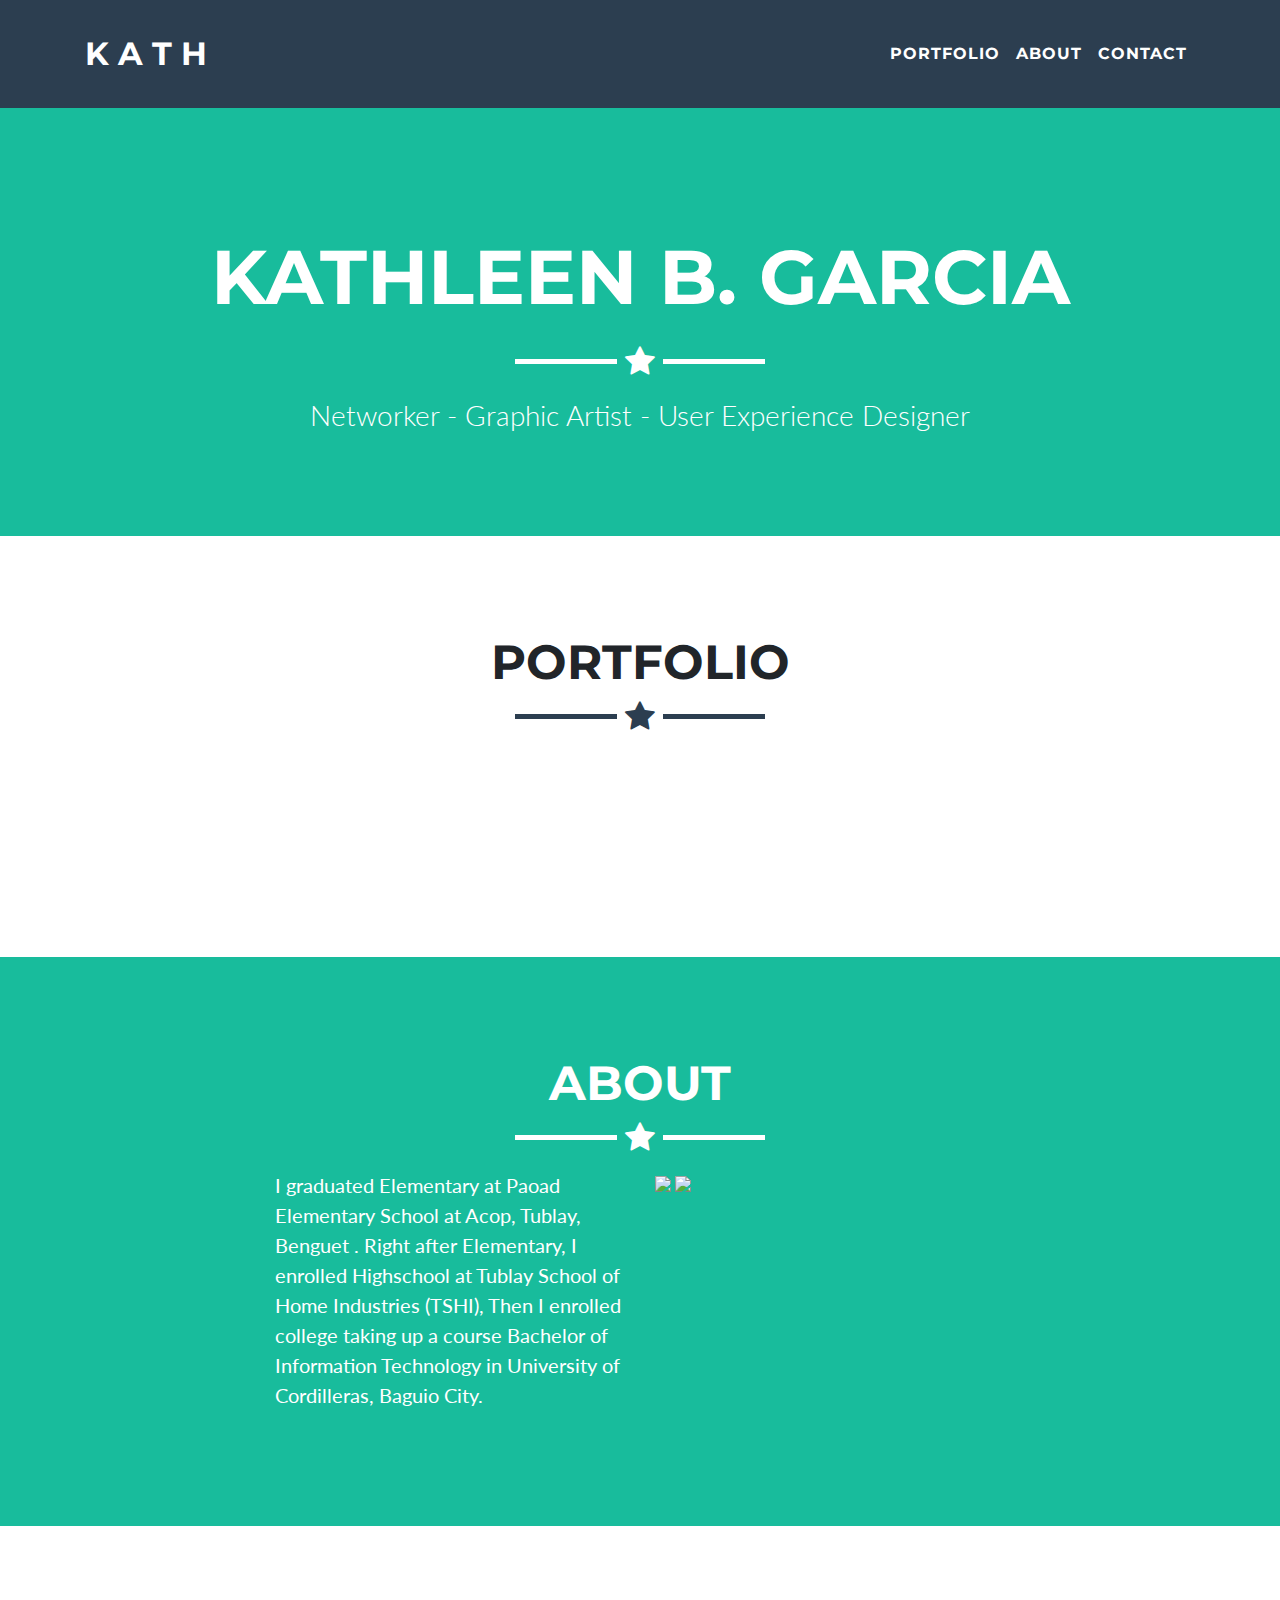
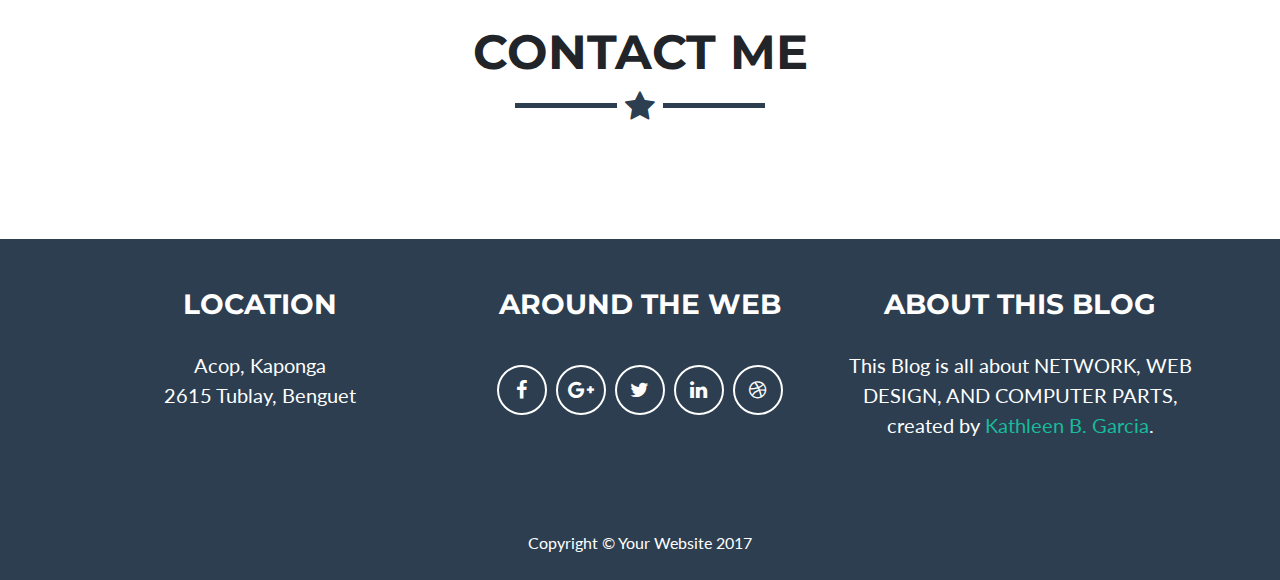
==== commit 284f840e: "file added" ====
--- a/index.html
+++ b/index.html
@@ -77,7 +77,6 @@
                 </div>
               </div>
               <img class="img-fluid" src="http://www.oracle.com/ocom/groups/public/@otn/documents/webcontent/1957730.gif" alt="">
-              <a href="KathGarcia.html">Resume</a>
             </a>
           </div>
           <div class="col-sm-4 portfolio-item">
@@ -108,26 +107,6 @@
                 </div>
               </div>
               <img class="img-fluid" src="https://sxope.com.au/img/web-design.jpg" alt="">
-            </a>
-          </div>
-          <div class="col-sm-4 portfolio-item">
-            <a class="portfolio-link" href="#portfolioModal5" data-toggle="modal">
-              <div class="caption">
-                <div class="caption-content">
-                  <i class="fa fa-search-plus fa-3x"></i>
-                </div>
-              </div>
-              <img class="img-fluid" src="http://blog.usabilla.com/wp-content/uploads/UX-infographic.jpg" alt="">
-            </a>
-          </div>
-          <div class="col-sm-4 portfolio-item">
-            <a class="portfolio-link" href="#portfolioModal6" data-toggle="modal">
-              <div class="caption">
-                <div class="caption-content">
-                  <i class="fa fa-search-plus fa-3x"></i>
-                </div>
-              </div>
-              <img class="img-fluid" src="https://encrypted-tbn0.gstatic.com/images?q=tbn:ANd9GcS63E90lbVsk4yBSNWfXGbkQU1oQn-EPhqPQ-MTAbCyi9jId5KD" alt="">
             </a>
           </div>
         </div>
@@ -162,43 +141,27 @@
         <hr class="star-primary">
         <div class="row">
           <div class="col-lg-8 mx-auto">
-            <!-- To configure the contact form email address, go to mail/contact_me.php and update the email address in the PHP file on line 19. -->
-            <!-- The form should work on most web servers, but if the form is not working you may need to configure your web server differently. -->
-            <form name="sentMessage" id="contactForm" novalidate>
-              <div class="control-group">
-                <div class="form-group floating-label-form-group controls">
-                  <label>Name</label>
-                  <input class="form-control" id="name" type="text" placeholder="Name" required data-validation-required-message="Please enter your name.">
-                  <p class="help-block text-danger"></p>
-                </div>
-              </div>
-              <div class="control-group">
-                <div class="form-group floating-label-form-group controls">
-                  <label>Email Address</label>
-                  <input class="form-control" id="email" type="email" placeholder="Email Address" required data-validation-required-message="Please enter your email address.">
-                  <p class="help-block text-danger"></p>
-                </div>
-              </div>
-              <div class="control-group">
-                <div class="form-group floating-label-form-group controls">
-                  <label>Phone Number</label>
-                  <input class="form-control" id="phone" type="tel" placeholder="Phone Number" required data-validation-required-message="Please enter your phone number.">
-                  <p class="help-block text-danger"></p>
-                </div>
-              </div>
-              <div class="control-group">
-                <div class="form-group floating-label-form-group controls">
-                  <label>Message</label>
-                  <textarea class="form-control" id="message" rows="5" placeholder="Message" required data-validation-required-message="Please enter a message."></textarea>
-                  <p class="help-block text-danger"></p>
-                </div>
-              </div>
-              <br>
-              <div id="success"></div>
-              <div class="form-group">
-                <button type="submit" class="btn btn-success btn-lg" id="sendMessageButton">Send</button>
-              </div>
-            </form>
+            <div id="disqus_thread"></div>
+<script>
+
+/**
+*  RECOMMENDED CONFIGURATION VARIABLES: EDIT AND UNCOMMENT THE SECTION BELOW TO INSERT DYNAMIC VALUES FROM YOUR PLATFORM OR CMS.
+*  LEARN WHY DEFINING THESE VARIABLES IS IMPORTANT: https://disqus.com/admin/universalcode/#configuration-variables*/
+/*
+var disqus_config = function () {
+this.page.url = PAGE_URL;  // Replace PAGE_URL with your page's canonical URL variable
+this.page.identifier = PAGE_IDENTIFIER; // Replace PAGE_IDENTIFIER with your page's unique identifier variable
+};
+*/
+(function() { // DON'T EDIT BELOW THIS LINE
+var d = document, s = d.createElement('script');
+s.src = 'https://garciakathleen-github-io.disqus.com/embed.js';
+s.setAttribute('data-timestamp', +new Date());
+(d.head || d.body).appendChild(s);
+})();
+</script>
+<noscript>Please enable JavaScript to view the <a href="https://disqus.com/?ref_noscript">comments powered by Disqus.</a></noscript>
+                            
           </div>
         </div>
       </div>
@@ -285,25 +248,15 @@
                 <div class="modal-body">
                   <h2>Project Title</h2>
                   <hr class="star-primary">
-                  <img class="img-fluid img-centered" src="img/portfolio/cabin.png" alt="">
-                  <p>Use this area of the page to describe your project. The icon above is part of a free icon set by
-                    <a href="https://sellfy.com/p/8Q9P/jV3VZ/">Flat Icons</a>. On their website, you can download their free set with 16 icons, or you can purchase the entire set with 146 icons for only $12!</p>
+                  <img class="img-fluid img-centered" src="http://www.oracle.com/ocom/groups/public/@otn/documents/webcontent/1957730.gif" alt="">
+                  <p>asdfghjkl</p>
                   <ul class="list-inline item-details">
-                    <li>Client:
-                      <strong>
-                        <a href="http://startbootstrap.com">Start Bootstrap</a>
-                      </strong>
-                    </li>
-                    <li>Date:
-                      <strong>
-                        <a href="http://startbootstrap.com">April 2014</a>
-                      </strong>
-                    </li>
-                    <li>Service:
-                      <strong>
-                        <a href="http://startbootstrap.com">Web Development</a>
-                      </strong>
-                    </li>
+                    <li>Resume:
+                      <strong>
+                        <a href="Resume/KathGarcia.html">Click here</a>
+                      </strong>
+                    </li>
+                    
                   </ul>
                   <button class="btn btn-success" type="button" data-dismiss="modal">
                     <i class="fa fa-times"></i>
@@ -329,7 +282,7 @@
                 <div class="modal-body">
                   <h2>Project Title</h2>
                   <hr class="star-primary">
-                  <img class="img-fluid img-centered" src="img/portfolio/cake.png" alt="">
+                  <img class="img-fluid img-centered" src="http://starhousecont.com/wp-content/uploads/2016/04/network.jpg" alt="">
                   <p>Use this area of the page to describe your project. The icon above is part of a free icon set by
                     <a href="https://sellfy.com/p/8Q9P/jV3VZ/">Flat Icons</a>. On their website, you can download their free set with 16 icons, or you can purchase the entire set with 146 icons for only $12!</p>
                   <ul class="list-inline item-details">
@@ -373,7 +326,7 @@
                 <div class="modal-body">
                   <h2>Project Title</h2>
                   <hr class="star-primary">
-                  <img class="img-fluid img-centered" src="img/portfolio/circus.png" alt="">
+                  <img class="img-fluid img-centered" src="https://www.xda-developers.com/files/2017/05/AAEAAQAAAAAAAAg8AAAAJGFhMDRkNmMyLTY5M2EtNDgwYS1iMWE4LTk2YThkYTM0ODY4OQ.jpg" alt="">
                   <p>Use this area of the page to describe your project. The icon above is part of a free icon set by
                     <a href="https://sellfy.com/p/8Q9P/jV3VZ/">Flat Icons</a>. On their website, you can download their free set with 16 icons, or you can purchase the entire set with 146 icons for only $12!</p>
                   <ul class="list-inline item-details">
@@ -417,7 +370,7 @@
                 <div class="modal-body">
                   <h2>Project Title</h2>
                   <hr class="star-primary">
-                  <img class="img-fluid img-centered" src="img/portfolio/game.png" alt="">
+                  <img class="img-fluid img-centered" src="https://sxope.com.au/img/web-design.jpg" alt="">
                   <p>Use this area of the page to describe your project. The icon above is part of a free icon set by
                     <a href="https://sellfy.com/p/8Q9P/jV3VZ/">Flat Icons</a>. On their website, you can download their free set with 16 icons, or you can purchase the entire set with 146 icons for only $12!</p>
                   <ul class="list-inline item-details">
@@ -551,6 +504,7 @@
     <!-- Custom scripts for this template -->
     <script src="js/freelancer.min.js"></script>
 
+    <script id="dsq-count-scr" src="//garciakathleen-github-io.disqus.com/count.js" async></script>
   </body>
 
 </html>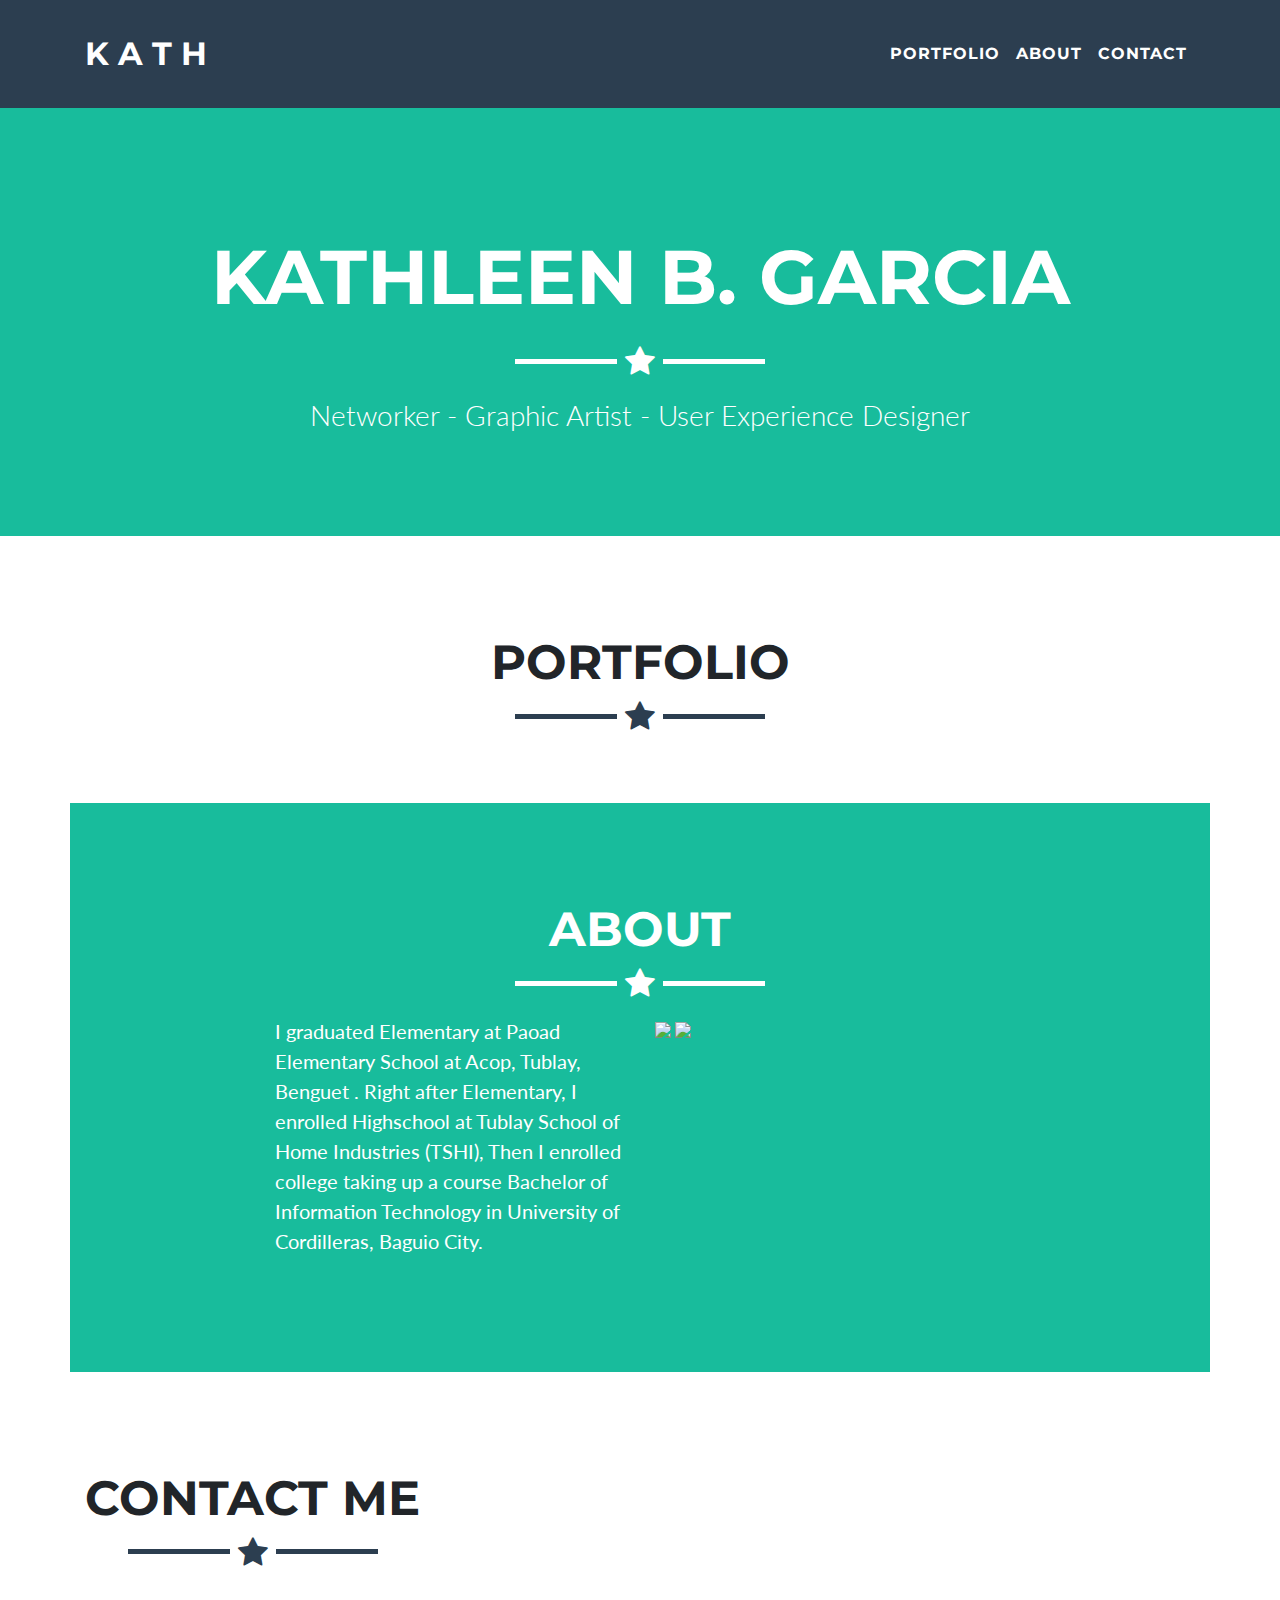
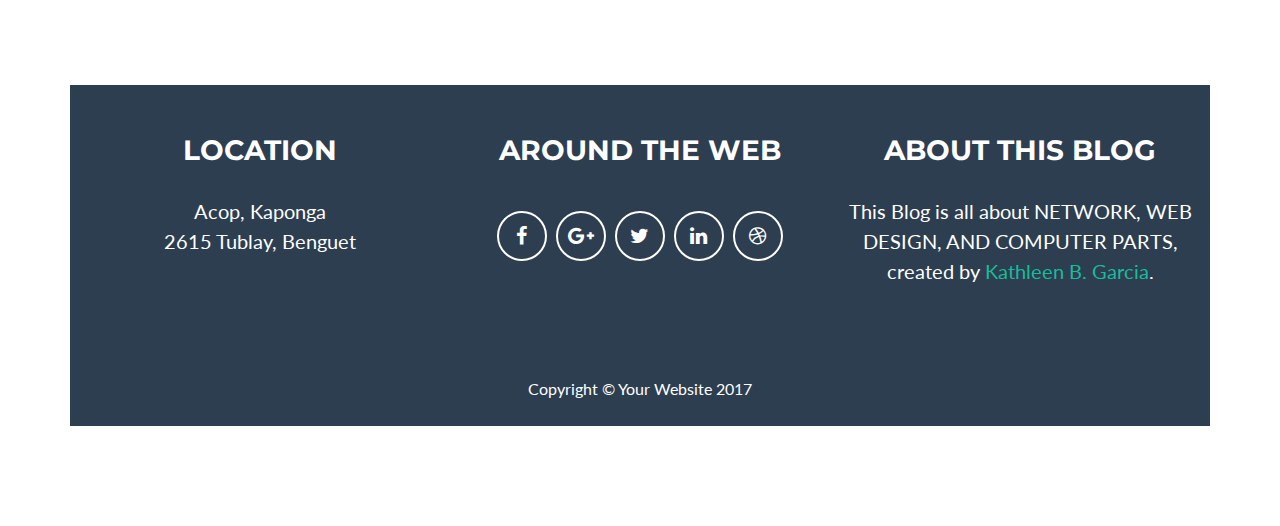
==== commit c0bed8df: "update index,html" ====
--- a/index.html
+++ b/index.html
@@ -99,20 +99,7 @@
               <img class="img-fluid" src="https://www.xda-developers.com/files/2017/05/AAEAAQAAAAAAAAg8AAAAJGFhMDRkNmMyLTY5M2EtNDgwYS1iMWE4LTk2YThkYTM0ODY4OQ.jpg" alt="">
             </a>
           </div>
-          <div class="col-sm-4 portfolio-item">
-            <a class="portfolio-link" href="#portfolioModal4" data-toggle="modal">
-              <div class="caption">
-                <div class="caption-content">
-                  <i class="fa fa-search-plus fa-3x"></i>
-                </div>
-              </div>
-              <img class="img-fluid" src="https://sxope.com.au/img/web-design.jpg" alt="">
-            </a>
-          </div>
-        </div>
-      </div>
-    </section>
-
+         
     <!-- About Section -->
     <section class="success" id="about">
       <div class="container">
@@ -246,10 +233,9 @@
             <div class="row">
               <div class="col-lg-8 mx-auto">
                 <div class="modal-body">
-                  <h2>Project Title</h2>
+                  <h2>My Resume</h2>
                   <hr class="star-primary">
                   <img class="img-fluid img-centered" src="http://www.oracle.com/ocom/groups/public/@otn/documents/webcontent/1957730.gif" alt="">
-                  <p>asdfghjkl</p>
                   <ul class="list-inline item-details">
                     <li>Resume:
                       <strong>
@@ -280,28 +266,18 @@
             <div class="row">
               <div class="col-lg-8 mx-auto">
                 <div class="modal-body">
-                  <h2>Project Title</h2>
+                  <h2>Kathleen Garcia</h2>
                   <hr class="star-primary">
                   <img class="img-fluid img-centered" src="http://starhousecont.com/wp-content/uploads/2016/04/network.jpg" alt="">
-                  <p>Use this area of the page to describe your project. The icon above is part of a free icon set by
-                    <a href="https://sellfy.com/p/8Q9P/jV3VZ/">Flat Icons</a>. On their website, you can download their free set with 16 icons, or you can purchase the entire set with 146 icons for only $12!</p>
-                  <ul class="list-inline item-details">
-                    <li>Client:
-                      <strong>
-                        <a href="http://startbootstrap.com">Start Bootstrap</a>
-                      </strong>
-                    </li>
-                    <li>Date:
-                      <strong>
-                        <a href="http://startbootstrap.com">April 2014</a>
-                      </strong>
-                    </li>
-                    <li>Service:
-                      <strong>
-                        <a href="http://startbootstrap.com">Web Development</a>
-                      </strong>
-                    </li>
-                  </ul>
+<ul>
+  <li>Address: Km.14 Kaponga, Tublay Benguet</li>
+  <li>Contact Number: 09101482413</li>
+  <li>Best Time Day To Contact: Anytime</li>
+  <li>E-mail Address: garciakathleen9@gmail.com</li>
+  <li>Date Of Birth: 26 July 1998</li>
+  <li>Place Of Birth: Philippines</li>
+  <li>Gender: Female:</li>
+</ul>
                   <button class="btn btn-success" type="button" data-dismiss="modal">
                     <i class="fa fa-times"></i>
                     Close</button>
@@ -324,29 +300,23 @@
             <div class="row">
               <div class="col-lg-8 mx-auto">
                 <div class="modal-body">
-                  <h2>Project Title</h2>
+                  <h2>Professional Skills</h2>
                   <hr class="star-primary">
                   <img class="img-fluid img-centered" src="https://www.xda-developers.com/files/2017/05/AAEAAQAAAAAAAAg8AAAAJGFhMDRkNmMyLTY5M2EtNDgwYS1iMWE4LTk2YThkYTM0ODY4OQ.jpg" alt="">
-                  <p>Use this area of the page to describe your project. The icon above is part of a free icon set by
-                    <a href="https://sellfy.com/p/8Q9P/jV3VZ/">Flat Icons</a>. On their website, you can download their free set with 16 icons, or you can purchase the entire set with 146 icons for only $12!</p>
-                  <ul class="list-inline item-details">
-                    <li>Client:
-                      <strong>
-                        <a href="http://startbootstrap.com">Start Bootstrap</a>
-                      </strong>
-                    </li>
-                    <li>Date:
-                      <strong>
-                        <a href="http://startbootstrap.com">April 2014</a>
-                      </strong>
-                    </li>
-                    <li>Service:
-                      <strong>
-                        <a href="http://startbootstrap.com">Web Development</a>
-                      </strong>
-                    </li>
-                  </ul>
-                  <button class="btn btn-success" type="button" data-dismiss="modal">
+<ul>Adept in Microsoft Office(2003, 2007, 2010, 2013)
+  <li>Word</li>
+  <li>Excel</li>
+  <li>Power Point</li>
+  <li>Publisher</li>
+</ul>
+<ul>Knowledge in Statistical Programming
+  <li>MS Excel</li>
+  <li>R&R Studio</li>
+  <li>SPSS</li>
+  <li>Stata</li>
+  <li>SAS</li>
+  Capable of editing pictures, Videos, Files and presentation using different Microsoft Windows Applications.
+</ul>                  <button class="btn btn-success" type="button" data-dismiss="modal">
                     <i class="fa fa-times"></i>
                     Close</button>
                 </div>
@@ -356,139 +326,7 @@
         </div>
       </div>
     </div>
-    <div class="portfolio-modal modal fade" id="portfolioModal4" tabindex="-1" role="dialog" aria-hidden="true">
-      <div class="modal-dialog" role="document">
-        <div class="modal-content">
-          <div class="close-modal" data-dismiss="modal">
-            <div class="lr">
-              <div class="rl"></div>
-            </div>
-          </div>
-          <div class="container">
-            <div class="row">
-              <div class="col-lg-8 mx-auto">
-                <div class="modal-body">
-                  <h2>Project Title</h2>
-                  <hr class="star-primary">
-                  <img class="img-fluid img-centered" src="https://sxope.com.au/img/web-design.jpg" alt="">
-                  <p>Use this area of the page to describe your project. The icon above is part of a free icon set by
-                    <a href="https://sellfy.com/p/8Q9P/jV3VZ/">Flat Icons</a>. On their website, you can download their free set with 16 icons, or you can purchase the entire set with 146 icons for only $12!</p>
-                  <ul class="list-inline item-details">
-                    <li>Client:
-                      <strong>
-                        <a href="http://startbootstrap.com">Start Bootstrap</a>
-                      </strong>
-                    </li>
-                    <li>Date:
-                      <strong>
-                        <a href="http://startbootstrap.com">April 2014</a>
-                      </strong>
-                    </li>
-                    <li>Service:
-                      <strong>
-                        <a href="http://startbootstrap.com">Web Development</a>
-                      </strong>
-                    </li>
-                  </ul>
-                  <button class="btn btn-success" type="button" data-dismiss="modal">
-                    <i class="fa fa-times"></i>
-                    Close</button>
-                </div>
-              </div>
-            </div>
-          </div>
-        </div>
-      </div>
-    </div>
-    <div class="portfolio-modal modal fade" id="portfolioModal5" tabindex="-1" role="dialog" aria-hidden="true">
-      <div class="modal-dialog" role="document">
-        <div class="modal-content">
-          <div class="close-modal" data-dismiss="modal">
-            <div class="lr">
-              <div class="rl"></div>
-            </div>
-          </div>
-          <div class="container">
-            <div class="row">
-              <div class="col-lg-8 mx-auto">
-                <div class="modal-body">
-                  <h2>Project Title</h2>
-                  <hr class="star-primary">
-                  <img class="img-fluid img-centered" src="img/portfolio/safe.png" alt="">
-                  <p>Use this area of the page to describe your project. The icon above is part of a free icon set by
-                    <a href="https://sellfy.com/p/8Q9P/jV3VZ/">Flat Icons</a>. On their website, you can download their free set with 16 icons, or you can purchase the entire set with 146 icons for only $12!</p>
-                  <ul class="list-inline item-details">
-                    <li>Client:
-                      <strong>
-                        <a href="http://startbootstrap.com">Start Bootstrap</a>
-                      </strong>
-                    </li>
-                    <li>Date:
-                      <strong>
-                        <a href="http://startbootstrap.com">April 2014</a>
-                      </strong>
-                    </li>
-                    <li>Service:
-                      <strong>
-                        <a href="http://startbootstrap.com">Web Development</a>
-                      </strong>
-                    </li>
-                  </ul>
-                  <button class="btn btn-success" type="button" data-dismiss="modal">
-                    <i class="fa fa-times"></i>
-                    Close</button>
-                </div>
-              </div>
-            </div>
-          </div>
-        </div>
-      </div>
-    </div>
-    <div class="portfolio-modal modal fade" id="portfolioModal6" tabindex="-1" role="dialog" aria-hidden="true">
-      <div class="modal-dialog" role="document">
-        <div class="modal-content">
-          <div class="close-modal" data-dismiss="modal">
-            <div class="lr">
-              <div class="rl"></div>
-            </div>
-          </div>
-          <div class="container">
-            <div class="row">
-              <div class="col-lg-8 mx-auto">
-                <div class="modal-body">
-                  <h2>Project Title</h2>
-                  <hr class="star-primary">
-                  <img class="img-fluid img-centered" src="img/portfolio/submarine.png" alt="">
-                  <p>Use this area of the page to describe your project. The icon above is part of a free icon set by
-                    <a href="https://sellfy.com/p/8Q9P/jV3VZ/">Flat Icons</a>. On their website, you can download their free set with 16 icons, or you can purchase the entire set with 146 icons for only $12!</p>
-                  <ul class="list-inline item-details">
-                    <li>Client:
-                      <strong>
-                        <a href="http://startbootstrap.com">Start Bootstrap</a>
-                      </strong>
-                    </li>
-                    <li>Date:
-                      <strong>
-                        <a href="http://startbootstrap.com">April 2014</a>
-                      </strong>
-                    </li>
-                    <li>Service:
-                      <strong>
-                        <a href="http://startbootstrap.com">Web Development</a>
-                      </strong>
-                    </li>
-                  </ul>
-                  <button class="btn btn-success" type="button" data-dismiss="modal">
-                    <i class="fa fa-times"></i>
-                    Close</button>
-                </div>
-              </div>
-            </div>
-          </div>
-        </div>
-      </div>
-    </div>
-
+    
     <!-- Bootstrap core JavaScript -->
     <script src="vendor/jquery/jquery.min.js"></script>
     <script src="vendor/popper/popper.min.js"></script>
@@ -507,4 +345,4 @@
     <script id="dsq-count-scr" src="//garciakathleen-github-io.disqus.com/count.js" async></script>
   </body>
 
-</html>+</html>
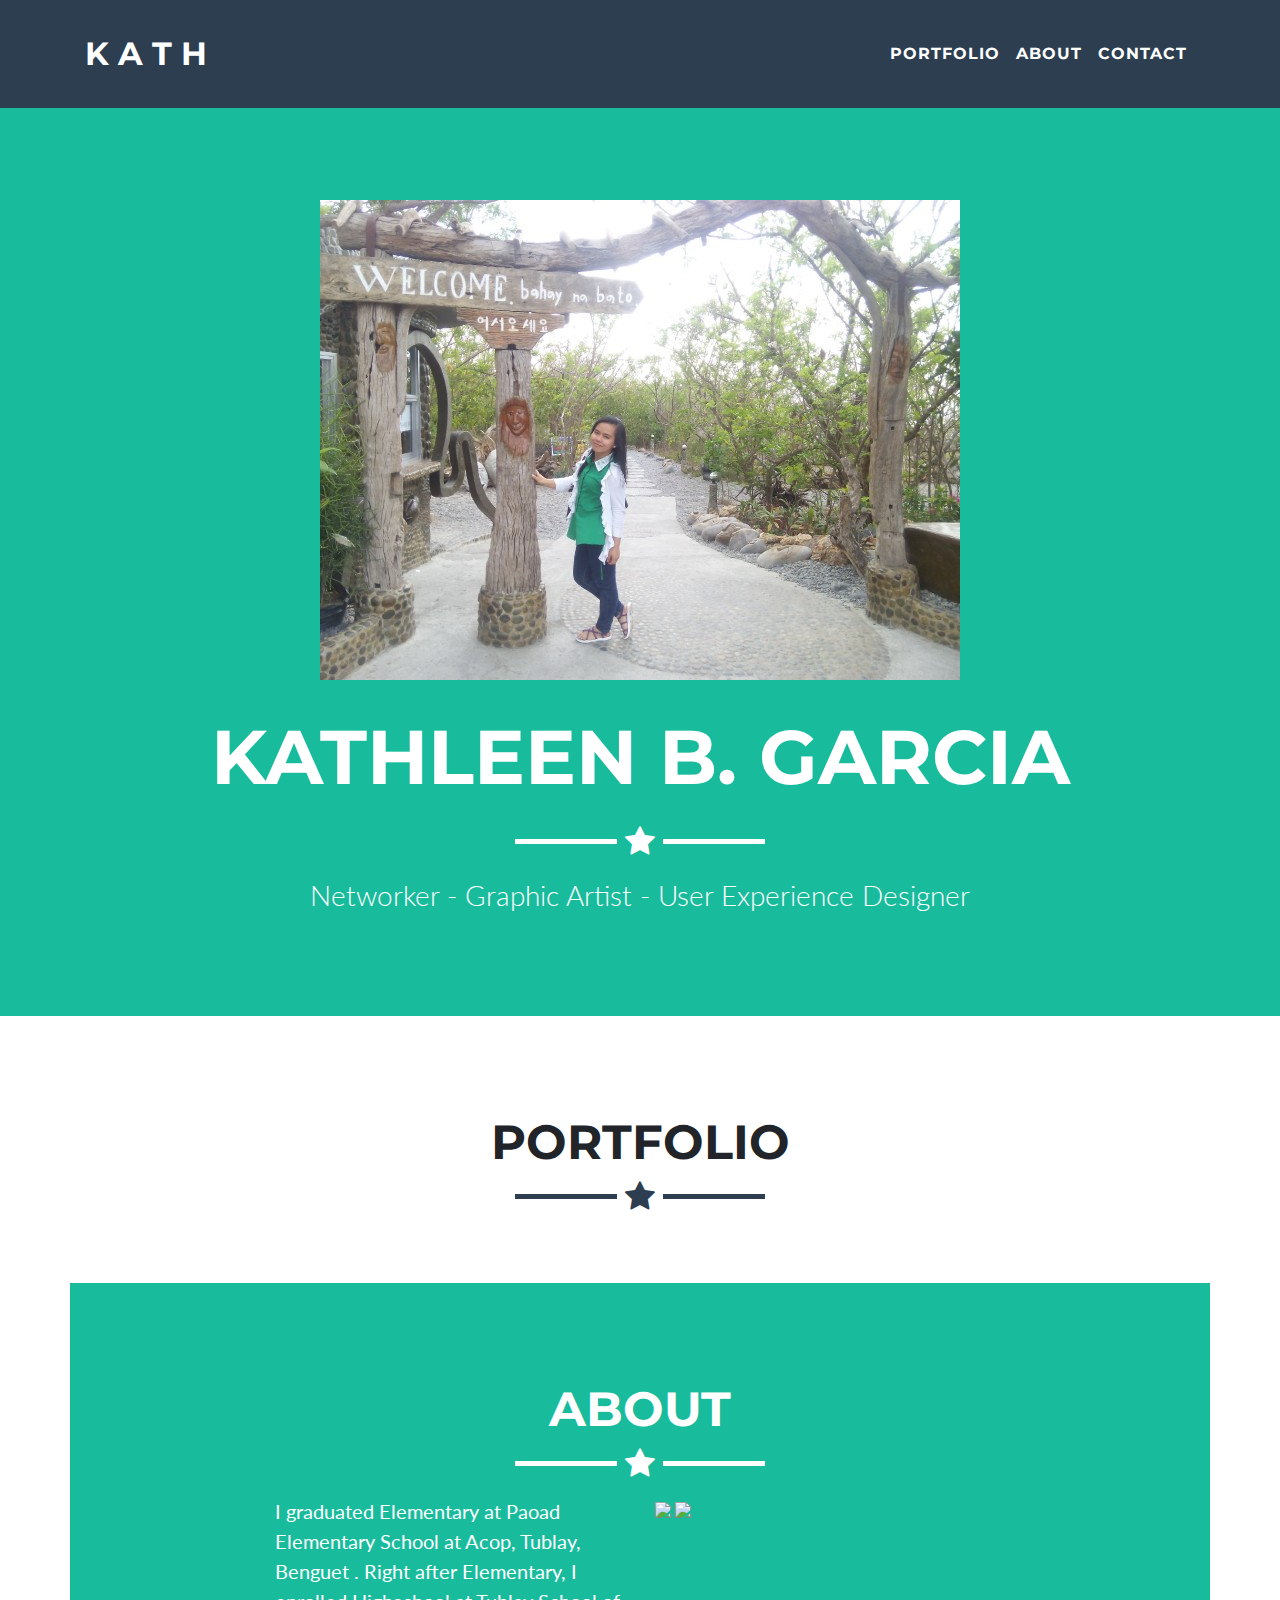
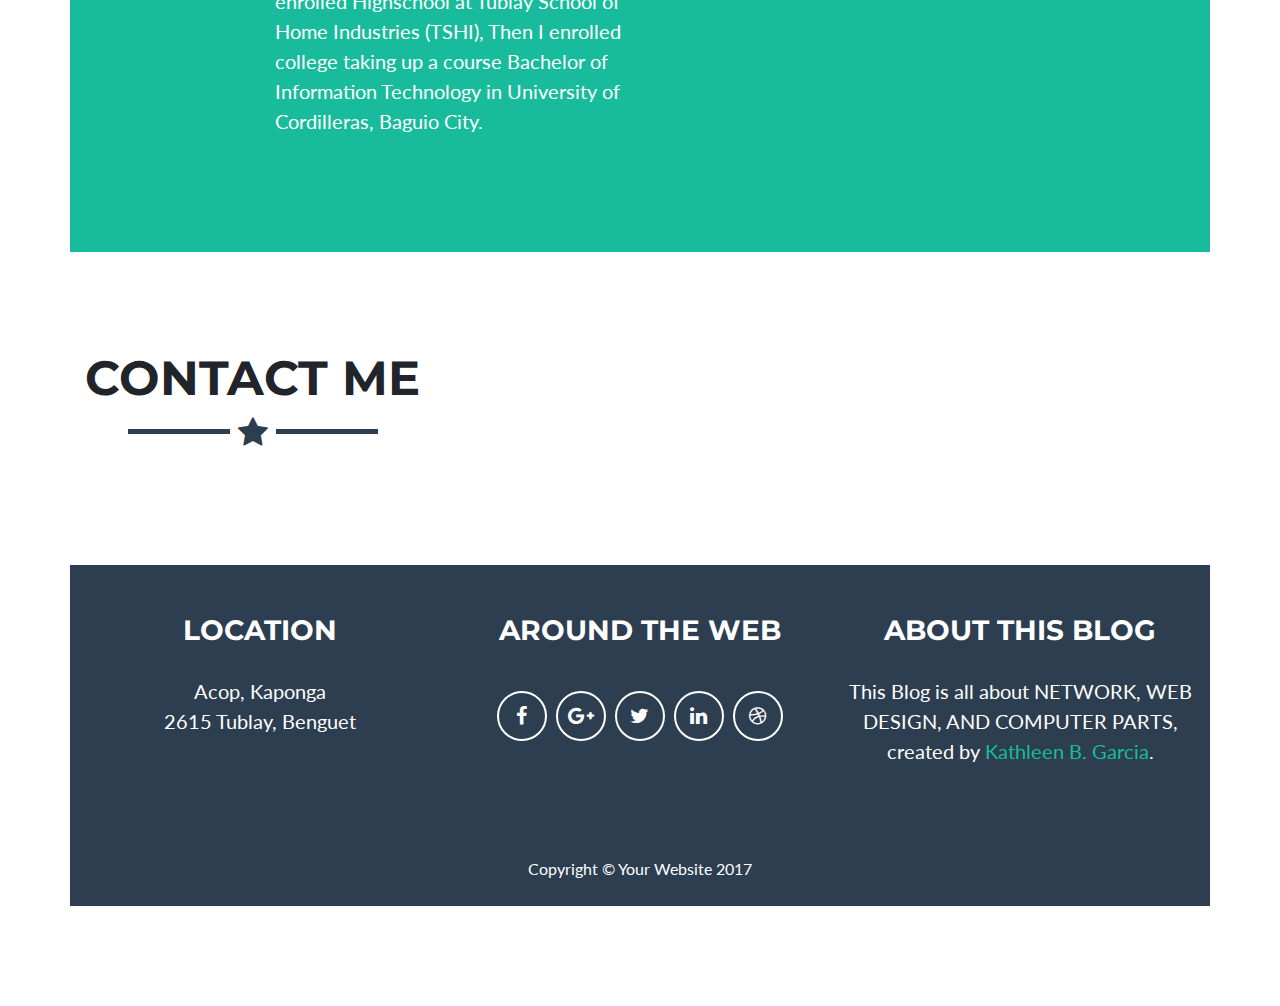
==== commit 547cb1dd: "update" ====
--- a/index.html
+++ b/index.html
@@ -54,7 +54,7 @@
     <!-- Header -->
     <header class="masthead">
       <div class="container">
-        <img class="img-fluid" src="https://i.imgur.com/o08ltOF.jpg" alt="">
+        <img class="img-fluid" src="img\kath.jpg" alt="">
         <div class="intro-text">
           <span class="name">Kathleen B. Garcia</span>
           <hr class="star-light">
